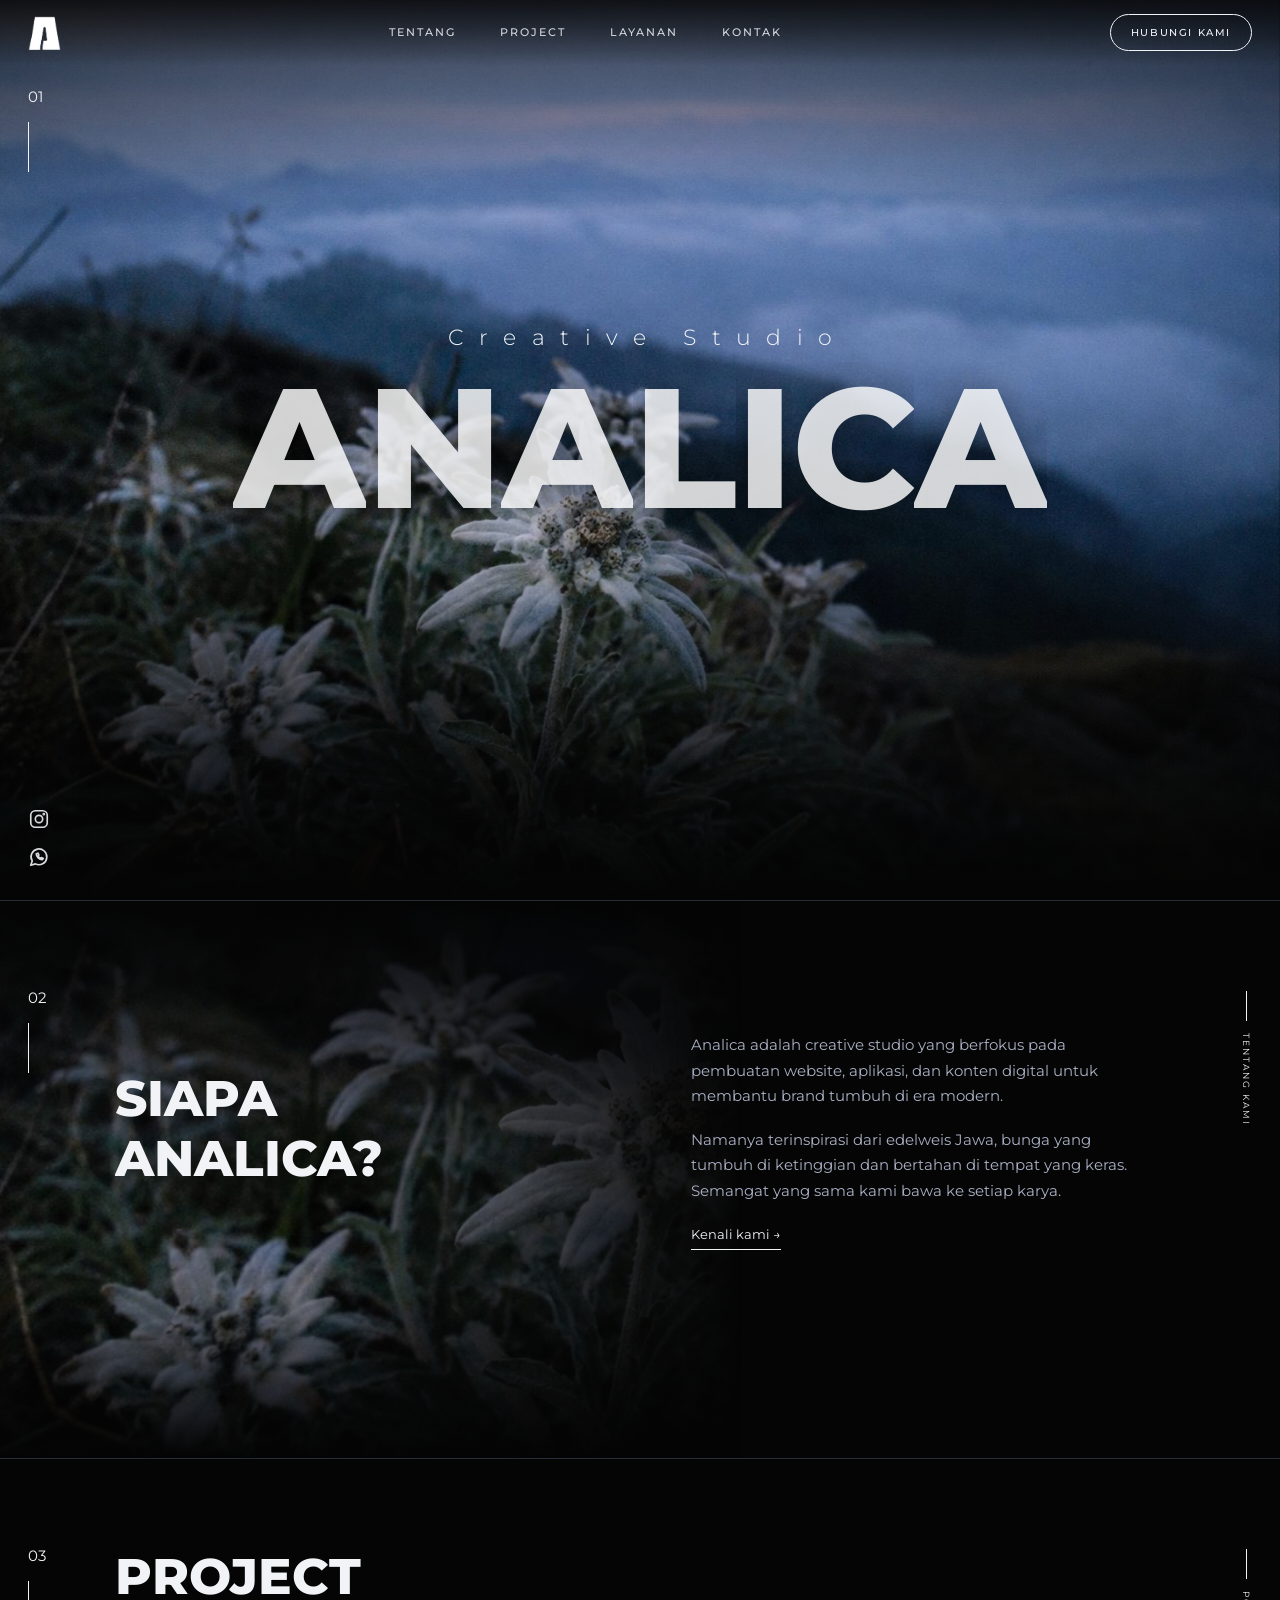
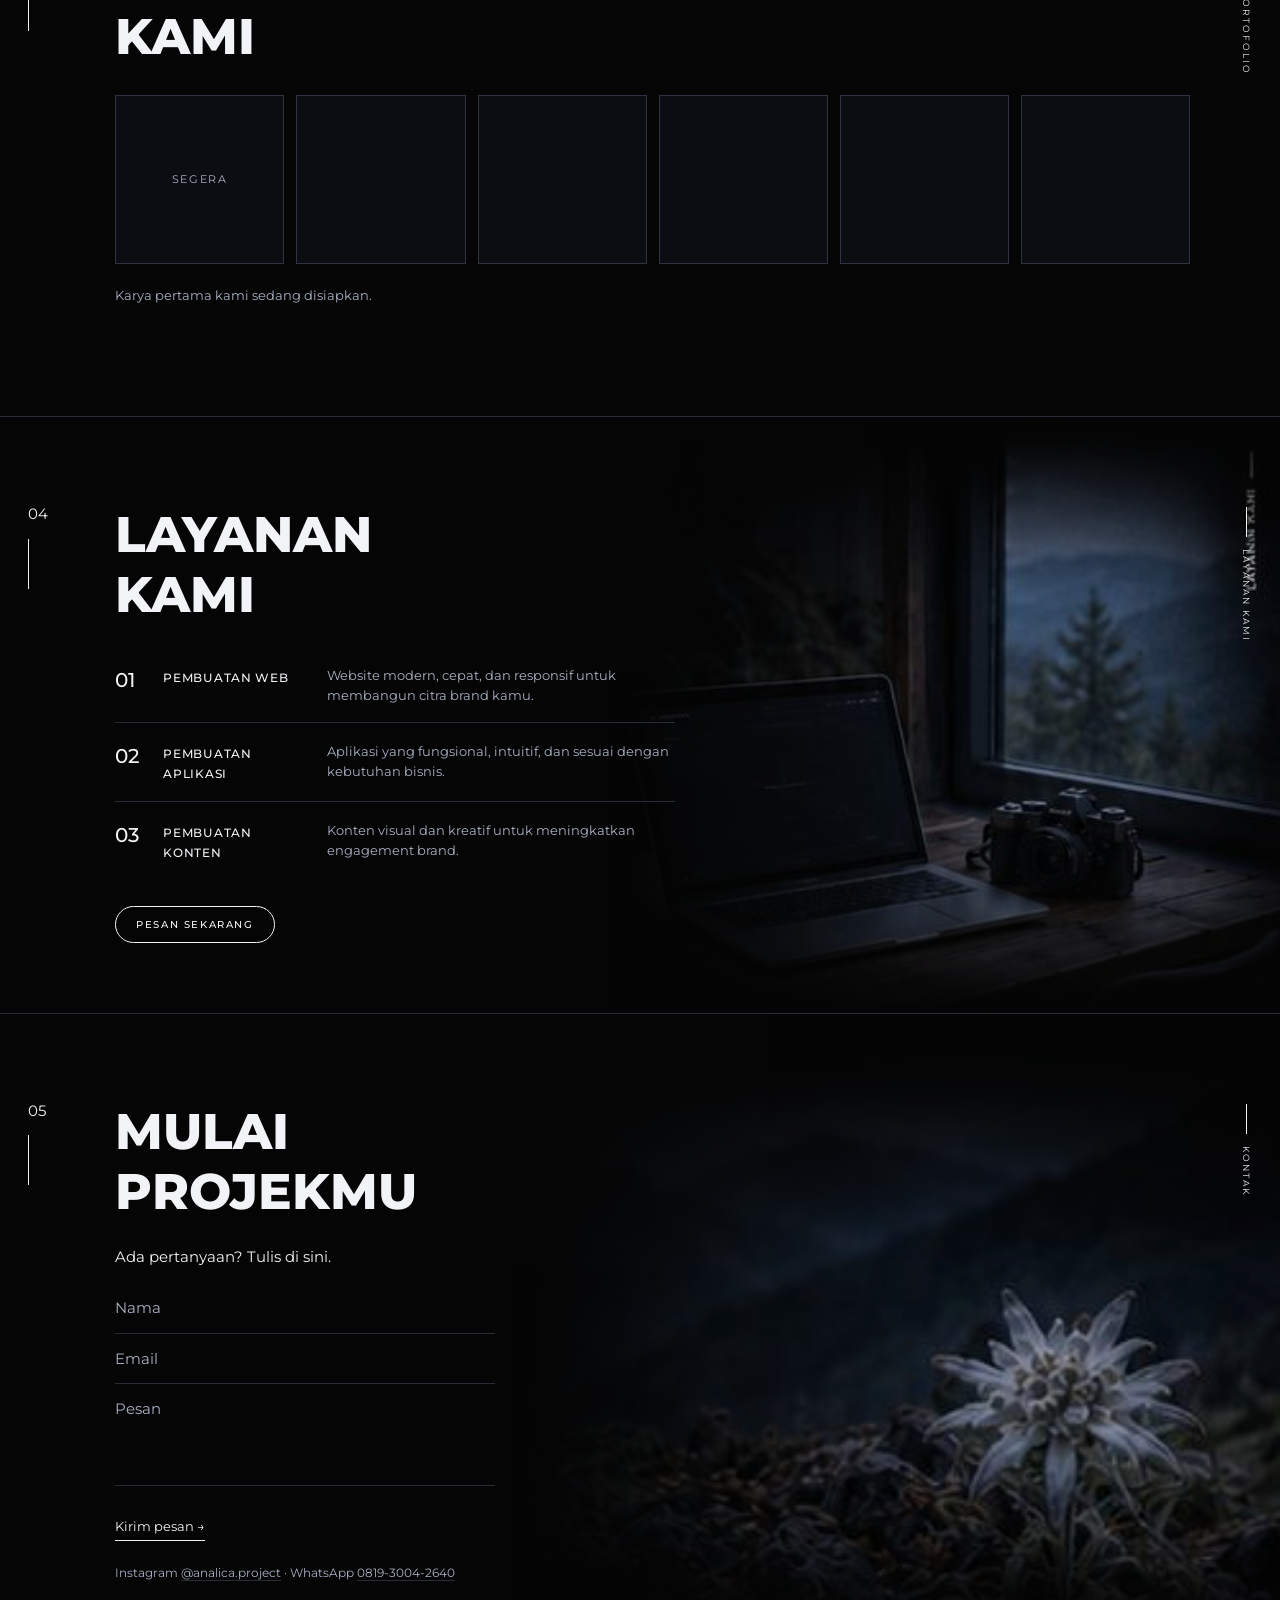
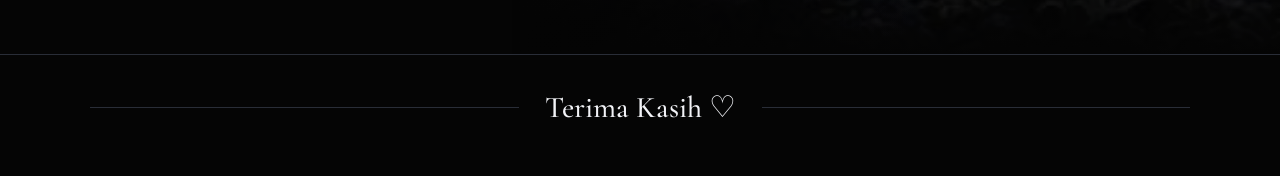
==== index.html @ 867a4983 "Add files via upload" ====
<!DOCTYPE html>
<html lang="id">
<head>
<meta charset="utf-8">
<meta name="viewport" content="width=device-width, initial-scale=1, viewport-fit=cover">
<meta name="color-scheme" content="dark">
<meta name="description" content="Analica Creative Studio: pembuatan website, aplikasi, dan konten digital.">
<title>Analica Creative Studio</title>
<link rel="icon" href="img/logo.png">
<link rel="preconnect" href="https://fonts.googleapis.com">
<link rel="preconnect" href="https://fonts.gstatic.com" crossorigin>
<link href="https://fonts.googleapis.com/css2?family=Cormorant+Garamond:wght@500&family=Montserrat:wght@300;500;800&display=swap" rel="stylesheet">
<style>
:root{--bg:#050505;--ink:#f2f3f7;--mute:#a9b0c4;--line:rgba(170,185,230,.22);--f:"Montserrat","Helvetica Neue",Arial,sans-serif;--serif:"Cormorant Garamond",Georgia,serif;color-scheme:dark;
box-sizing:border-box;padding-top:env(safe-area-inset-top,0px);padding-bottom:env(safe-area-inset-bottom,0px)}
html{scroll-behavior:smooth;scroll-padding-top:70px}
*{box-sizing:border-box}
body{margin:0;background:var(--bg);color:var(--ink);font:400 15px/1.7 var(--f);overflow-x:hidden}
a{color:inherit;text-decoration:none}
header{position:fixed;top:0;left:0;right:0;z-index:50;display:flex;align-items:center;justify-content:space-between;padding:calc(env(safe-area-inset-top,0px) + 14px) 28px 14px;background:linear-gradient(rgba(5,5,5,.75),transparent)}
header img{height:34px;display:block}
.links{display:flex;gap:44px;font-size:11px;letter-spacing:.18em;font-weight:500}
.links a{opacity:.85;transition:opacity .3s}.links a:hover{opacity:1}
.pill{border:1px solid var(--ink);border-radius:99px;padding:9px 20px;font-size:10px;letter-spacing:.16em;font-weight:500;transition:background .3s,color .3s;background:transparent;color:var(--ink);cursor:pointer;font-family:var(--f)}
.pill:hover{background:var(--ink);color:#050505}
.mb{display:none;background:none;border:0;color:var(--ink);font:500 11px var(--f);letter-spacing:.2em;padding:8px 0;cursor:pointer}
section{position:relative;border-top:1px solid var(--line);min-height:62vh;padding:90px 7vw 70px 9vw;overflow:hidden}
#hero{border:0;min-height:100svh;display:flex;flex-direction:column;align-items:center;justify-content:center;text-align:center;padding:0}
.hbg{position:absolute;inset:0;background:url(img/hero.jpg) center 55%/cover;animation:zin 2.4s ease-out both}
@keyframes zin{from{transform:scale(1.08);opacity:0}to{transform:none;opacity:1}}
.hsh{position:absolute;inset:0;background:radial-gradient(120% 90% at 50% 45%,transparent 30%,rgba(5,5,5,.75) 100%),linear-gradient(rgba(5,5,5,.55),transparent 25%,transparent 55%,#050505 100%)}
.hc{position:relative;z-index:2;margin-top:-4vh}
.hc small{display:block;font-weight:300;letter-spacing:.7em;font-size:clamp(12px,2.6vw,22px);margin-bottom:6px;padding-left:.7em}
h1{margin:0;font:800 clamp(52px,14vw,170px)/1 var(--f);color:rgba(255,255,255,.82);letter-spacing:-.01em;text-shadow:0 4px 40px rgba(0,0,0,.45)}
.num{position:absolute;left:28px;top:84px;z-index:3;font-size:15px;display:flex;flex-direction:column;align-items:flex-start;gap:12px}
.num:after{content:"";width:1px;height:50px;background:var(--ink)}
.side{position:absolute;right:26px;top:90px;z-index:3;writing-mode:vertical-rl;font-size:9px;letter-spacing:.22em;display:flex;align-items:center;gap:12px}
.side:before{content:"";width:1px;height:30px;background:var(--ink)}
.soc{position:absolute;left:28px;bottom:32px;z-index:3;display:flex;flex-direction:column;gap:16px}
.soc a{width:22px;height:22px;display:block;opacity:.9;transition:transform .3s}.soc a:hover{transform:translateY(-3px)}
.soc svg{width:100%;height:100%;fill:none;stroke:var(--ink);stroke-width:1.8;stroke-linecap:round;stroke-linejoin:round}
h2{font:800 clamp(30px,5vw,50px)/1.1 var(--f);margin:0 0 20px}
.fade{position:absolute;background-repeat:no-repeat}
#about .fade{left:0;bottom:0;width:58%;height:100%;background:url(img/hero.jpg) 12% 78%/230% auto;opacity:.75}
#about .fade:after,#kontak .fade:after,#layanan .fade:after{content:"";position:absolute;inset:0}
#about .fade:after{background:linear-gradient(90deg,transparent 40%,#050505 100%),linear-gradient(#050505,transparent 45%,transparent 70%,#050505)}
.two{position:relative;z-index:2;display:grid;grid-template-columns:1fr 1fr;gap:6vw;align-items:center;min-height:300px}
.two p{color:var(--mute);margin:0 0 18px;max-width:30em}
.lnk{display:inline-block;border-bottom:1px solid var(--ink);padding-bottom:3px;font-size:13px}
.lnk:after{content:"  →"}
.grid{display:grid;grid-template-columns:repeat(6,1fr);gap:12px;margin:26px 0 20px;max-width:1100px}
.grid figure{margin:0}
.th{aspect-ratio:1;border:1px solid var(--line);background:#0b0d12;overflow:hidden;display:flex;align-items:center;justify-content:center;color:var(--mute);font-size:11px;letter-spacing:.15em}
.th img{width:100%;height:100%;object-fit:cover;display:block;transition:transform .6s}
.grid figure:hover img{transform:scale(1.05)}
.grid figcaption{font-size:12px;margin-top:8px;color:var(--mute)}
.note{color:var(--mute);font-size:13px;margin:0}
.rows{position:relative;z-index:2;max-width:560px}
.row{display:grid;grid-template-columns:34px 150px 1fr;gap:14px;align-items:start;padding:16px 0;border-bottom:1px solid var(--line)}
.row:last-of-type{border:0}
.row b{font-weight:500;font-size:20px}.row strong{font-size:12px;letter-spacing:.06em;font-weight:500;padding-top:5px}.row span{color:var(--mute);font-size:12.5px;line-height:1.6;padding-top:3px}
#layanan .fade{right:0;top:0;width:52%;height:100%;background:url(img/layanan.jpg) center/cover;opacity:.9}
#layanan .fade:after{background:linear-gradient(90deg,#050505 0%,transparent 45%),linear-gradient(#050505,transparent 30%,transparent 70%,#050505)}
#layanan .pill{margin-top:26px;display:inline-block}
#kontak .fade{right:0;bottom:0;width:60%;height:100%;background:url(img/kontak.jpg) center bottom/cover;opacity:.85}
#kontak .fade:after{background:linear-gradient(90deg,#050505 0%,transparent 55%),linear-gradient(#050505,transparent 40%,transparent 80%,#050505)}
.ct{position:relative;z-index:2;max-width:380px}
.ct p{margin:0 0 14px}
.ct input,.ct textarea{width:100%;background:transparent;border:0;border-bottom:1px solid var(--line);color:var(--ink);font:inherit;padding:12px 0;outline:0;resize:none;border-radius:0}
.ct input:focus,.ct textarea:focus{border-color:var(--ink)}
::placeholder{color:var(--mute)}
.ct button{margin-top:22px;background:none;border:0;border-bottom:1px solid var(--ink);color:var(--ink);font:inherit;font-size:13px;padding:0 0 3px;cursor:pointer}
.ct button:after{content:"  →"}
.ig{margin-top:22px;font-size:12px;color:var(--mute)}.ig a{border-bottom:1px solid var(--line)}
footer{border-top:1px solid var(--line);padding:34px 7vw 50px;display:flex;align-items:center;gap:26px;justify-content:center;font:500 clamp(20px,3.4vw,30px) var(--serif)}
footer:before,footer:after{content:"";flex:1;height:1px;background:var(--line)}
.rv{opacity:0;transform:translateY(26px);transition:opacity .8s var(--d,0s),transform .9s cubic-bezier(.2,.8,.2,1) var(--d,0s)}
.rv.in{opacity:1;transform:none}
.ln{display:block;overflow:hidden;padding-bottom:.1em}
.ln>i{display:block;font-style:normal;transform:translateY(112%);transition:transform 1s cubic-bezier(.2,.8,.2,1) var(--d,0s)}
.in .ln>i{transform:none}
.ch{display:inline-block;overflow:hidden;vertical-align:bottom;padding-bottom:.08em}
.ch>i{display:inline-block;font-style:normal;transform:translateY(108%);animation:up 1.1s cubic-bezier(.2,.8,.2,1) forwards;animation-delay:calc(.35s + var(--k)*.08s)}
@keyframes up{to{transform:none}}
.hc small{opacity:0;animation:fi 1.4s .9s forwards}
@keyframes fi{to{opacity:1}}
.num:after{transform:scaleY(0);transform-origin:top;transition:transform 1s .3s}
section.in .num:after{transform:none}
.side{opacity:0;transition:opacity 1s .6s}section.in .side{opacity:1}
#about:not(.in) .fade,#layanan:not(.in) .fade,#kontak:not(.in) .fade{opacity:0}
section.in .fade{animation:fin 1.8s cubic-bezier(.2,.8,.2,1) both}
@keyframes fin{from{opacity:0;transform:scale(1.1)}to{transform:none}}
@media (max-width:760px){
 header{padding-left:18px;padding-right:18px}
 .links{display:none;position:fixed;inset:0;background:rgba(5,5,5,.97);flex-direction:column;align-items:center;justify-content:center;gap:34px;font-size:15px;z-index:60}
 .links.open{display:flex}.mb{display:block;position:relative;z-index:70}
 header .pill{display:none}
 section{padding:90px 22px 60px 22px}
 .num{left:16px;top:76px;font-size:12px}.num:after{height:30px}.side{display:none}
 .soc{left:16px}
 .two{grid-template-columns:1fr;gap:20px;padding-left:34px}
 #about .fade{width:100%;opacity:.4}
 .grid{grid-template-columns:repeat(3,1fr)}
 .rows{padding-left:34px}.row{grid-template-columns:28px 1fr}.row span{grid-column:2}
 #layanan .fade,#kontak .fade{width:100%;opacity:.28}
 .ct{padding-left:34px}
}
@media (prefers-reduced-motion:reduce){*{animation:none!important;transition:none!important}.rv,.hc small,.side{opacity:1;transform:none}.ln>i,.ch>i{transform:none}.num:after{transform:none}}
</style>
</head>
<body>
<header>
  <a href="#hero" aria-label="Analica"><img src="img/logo.png" alt="Analica"></a>
  <nav class="links" id="lk"><a href="#about">TENTANG</a><a href="#project">PROJECT</a><a href="#layanan">LAYANAN</a><a href="#kontak">KONTAK</a></nav>
  <a class="pill" id="hub" target="_blank" rel="noopener">HUBUNGI KAMI</a>
  <button class="mb" id="mb" aria-label="Menu">MENU</button>
</header>

<section id="hero">
  <div class="hbg"></div><div class="hsh"></div>
  <div class="num">01</div>
  <div class="hc"><small>Creative Studio</small><h1>ANALICA</h1></div>
  <div class="soc" id="soc"></div>
</section>

<section id="about">
  <div class="num">02</div><div class="side">TENTANG KAMI</div>
  <div class="fade"></div>
  <div class="two">
    <h2 class="rv">SIAPA<br>ANALICA?</h2>
    <div class="rv">
      <p>Analica adalah creative studio yang berfokus pada pembuatan website, aplikasi, dan konten digital untuk membantu brand tumbuh di era modern.</p>
      <p>Namanya terinspirasi dari edelweis Jawa, bunga yang tumbuh di ketinggian dan bertahan di tempat yang keras. Semangat yang sama kami bawa ke setiap karya.</p>
      <a class="lnk" href="#layanan">Kenali kami</a>
    </div>
  </div>
</section>

<section id="project">
  <div class="num">03</div><div class="side">PORTOFOLIO</div>
  <h2 class="rv">PROJECT<br>KAMI</h2>
  <div class="grid rv" id="grid"></div>
  <p class="note" id="pn"></p>
</section>

<section id="layanan">
  <div class="num">04</div><div class="side">LAYANAN KAMI</div>
  <div class="fade"></div>
  <h2 class="rv" style="position:relative;z-index:2">LAYANAN<br>KAMI</h2>
  <div class="rows rv">
    <div class="row"><b>01</b><strong>PEMBUATAN WEB</strong><span>Website modern, cepat, dan responsif untuk membangun citra brand kamu.</span></div>
    <div class="row"><b>02</b><strong>PEMBUATAN APLIKASI</strong><span>Aplikasi yang fungsional, intuitif, dan sesuai dengan kebutuhan bisnis.</span></div>
    <div class="row"><b>03</b><strong>PEMBUATAN KONTEN</strong><span>Konten visual dan kreatif untuk meningkatkan engagement brand.</span></div>
    <a class="pill" id="order" target="_blank" rel="noopener">PESAN SEKARANG</a>
  </div>
</section>

<section id="kontak">
  <div class="num">05</div><div class="side">KONTAK</div>
  <div class="fade"></div>
  <div class="ct rv">
    <h2>MULAI<br>PROJEKMU</h2>
    <p>Ada pertanyaan? Tulis di sini.</p>
    <form id="fm"><input id="n" placeholder="Nama" required><input id="e" type="email" placeholder="Email"><textarea id="m" rows="3" placeholder="Pesan" required></textarea><button type="submit">Kirim pesan</button></form>
    <div class="ig" id="ig"></div>
  </div>
</section>
<footer>Terima Kasih &#9825;</footer>

<script>
/* ====== UBAH DI SINI ====== */
var CFG={
  wa:'6281930042640',
  instagram:'https://www.instagram.com/analica.project',
  tiktok:'',   /* isi link TikTok di sini, ikon otomatis muncul */
  projects:[]  /* contoh: {judul:'Kopi Senja',jenis:'Website',gambar:'img/kopi.jpg',link:'https://...'} */
};
/* ========================== */
function $(i){return document.getElementById(i)}
function esc(s){return String(s||'').replace(/[&<>"]/g,function(c){return{'&':'&amp;','<':'&lt;','>':'&gt;','"':'&quot;'}[c]})}
var wa=function(t){return 'https://wa.me/'+CFG.wa+'?text='+encodeURIComponent(t)};
$('hub').href=wa('Halo Analica, saya mau tanya soal layanan kamu.');
$('order').href=wa('Halo Analica, saya mau pesan layanan. Boleh minta info lebih lanjut?');
/* sosmed */
var IC={instagram:'<rect x="3" y="3" width="18" height="18" rx="5"/><circle cx="12" cy="12" r="4"/><circle cx="17.2" cy="6.8" r=".6"/>',
tiktok:'<path d="M14 3v11.5a3.6 3.6 0 1 1-3.6-3.6M14 3c.4 2.7 2.1 4.4 4.8 4.7"/>',
whatsapp:'<path d="M3 21l1.6-4.7A8.6 8.6 0 1 1 8.1 19.5L3 21z"/><path d="M9 8.5c0 3.2 3.3 6.5 6.5 6.5l1.2-1.4-2.1-1-1 .8c-1-.4-2.1-1.5-2.5-2.5l.8-1-1-2.1L9 8.5z"/>'};
var L=[['instagram',CFG.instagram],['tiktok',CFG.tiktok],['whatsapp','https://wa.me/'+CFG.wa]];
$('soc').innerHTML=L.filter(function(x){return x[1]}).map(function(x){return '<a href="'+esc(x[1])+'" target="_blank" rel="noopener" aria-label="'+x[0]+'"><svg viewBox="0 0 24 24">'+IC[x[0]]+'</svg></a>'}).join('');
$('ig').innerHTML='Instagram <a href="'+esc(CFG.instagram)+'" target="_blank" rel="noopener">@analica.project</a>  ·  WhatsApp <a href="https://wa.me/'+CFG.wa+'" target="_blank" rel="noopener">0819-3004-2640</a>';
/* project */
var P=CFG.projects,g=$('grid');
if(P.length){
  g.innerHTML=P.map(function(p){var im='<div class="th"><img loading="lazy" src="'+esc(p.gambar)+'" alt="'+esc(p.judul)+'"></div>';
    return '<figure>'+(p.link?'<a href="'+esc(p.link)+'" target="_blank" rel="noopener">'+im+'</a>':im)+'<figcaption>'+esc(p.judul)+(p.jenis?' · '+esc(p.jenis):'')+'</figcaption></figure>'}).join('');
  $('pn').remove();
}else{
  var h='';for(var i=0;i<6;i++)h+='<figure><div class="th">'+(i===0?'SEGERA':'')+'</div></figure>';
  g.innerHTML=h;$('pn').textContent='Karya pertama kami sedang disiapkan.';
}
/* form */
$('fm').onsubmit=function(e){e.preventDefault();
  var t='Halo Analica, saya '+$('n').value+($('e').value?' ('+$('e').value+')':'')+'. '+$('m').value;
  window.open(wa(t),'_blank')};
/* menu hp */
$('mb').onclick=function(){var o=$('lk').classList.toggle('open');$('mb').textContent=o?'TUTUP':'MENU'};
$('lk').onclick=function(){$('lk').classList.remove('open');$('mb').textContent='MENU'};
/* muncul saat scroll */
var io=new IntersectionObserver(function(es){es.forEach(function(e){if(e.isIntersecting){e.target.classList.add('in');io.unobserve(e.target)}})},{threshold:.15});
document.querySelectorAll('h2').forEach(function(h){h.classList.remove('rv');h.classList.add('tx');
  h.innerHTML=h.innerHTML.split('<br>').map(function(t,i){return '<span class="ln"><i style="--d:'+(i*.12)+'s">'+t+'</i></span>'}).join('')});
document.querySelectorAll('.rows,.ct,.two>div').forEach(function(p){p.classList.remove('rv');
  [].forEach.call(p.children,function(c,i){if(c.tagName!=='H2'){c.classList.add('rv');c.style.setProperty('--d',(.2+i*.1)+'s')}})});
var hh=$('hero').querySelector('h1');hh.setAttribute('aria-label','ANALICA');
hh.innerHTML=[].map.call('ANALICA',function(c,k){return '<span class="ch" aria-hidden="true"><i style="--k:'+k+'">'+c+'</i></span>'}).join('');
$('hero').classList.add('in');
document.querySelectorAll('.rv,.tx,section').forEach(function(el){io.observe(el)});
</script>
</body>
</html>
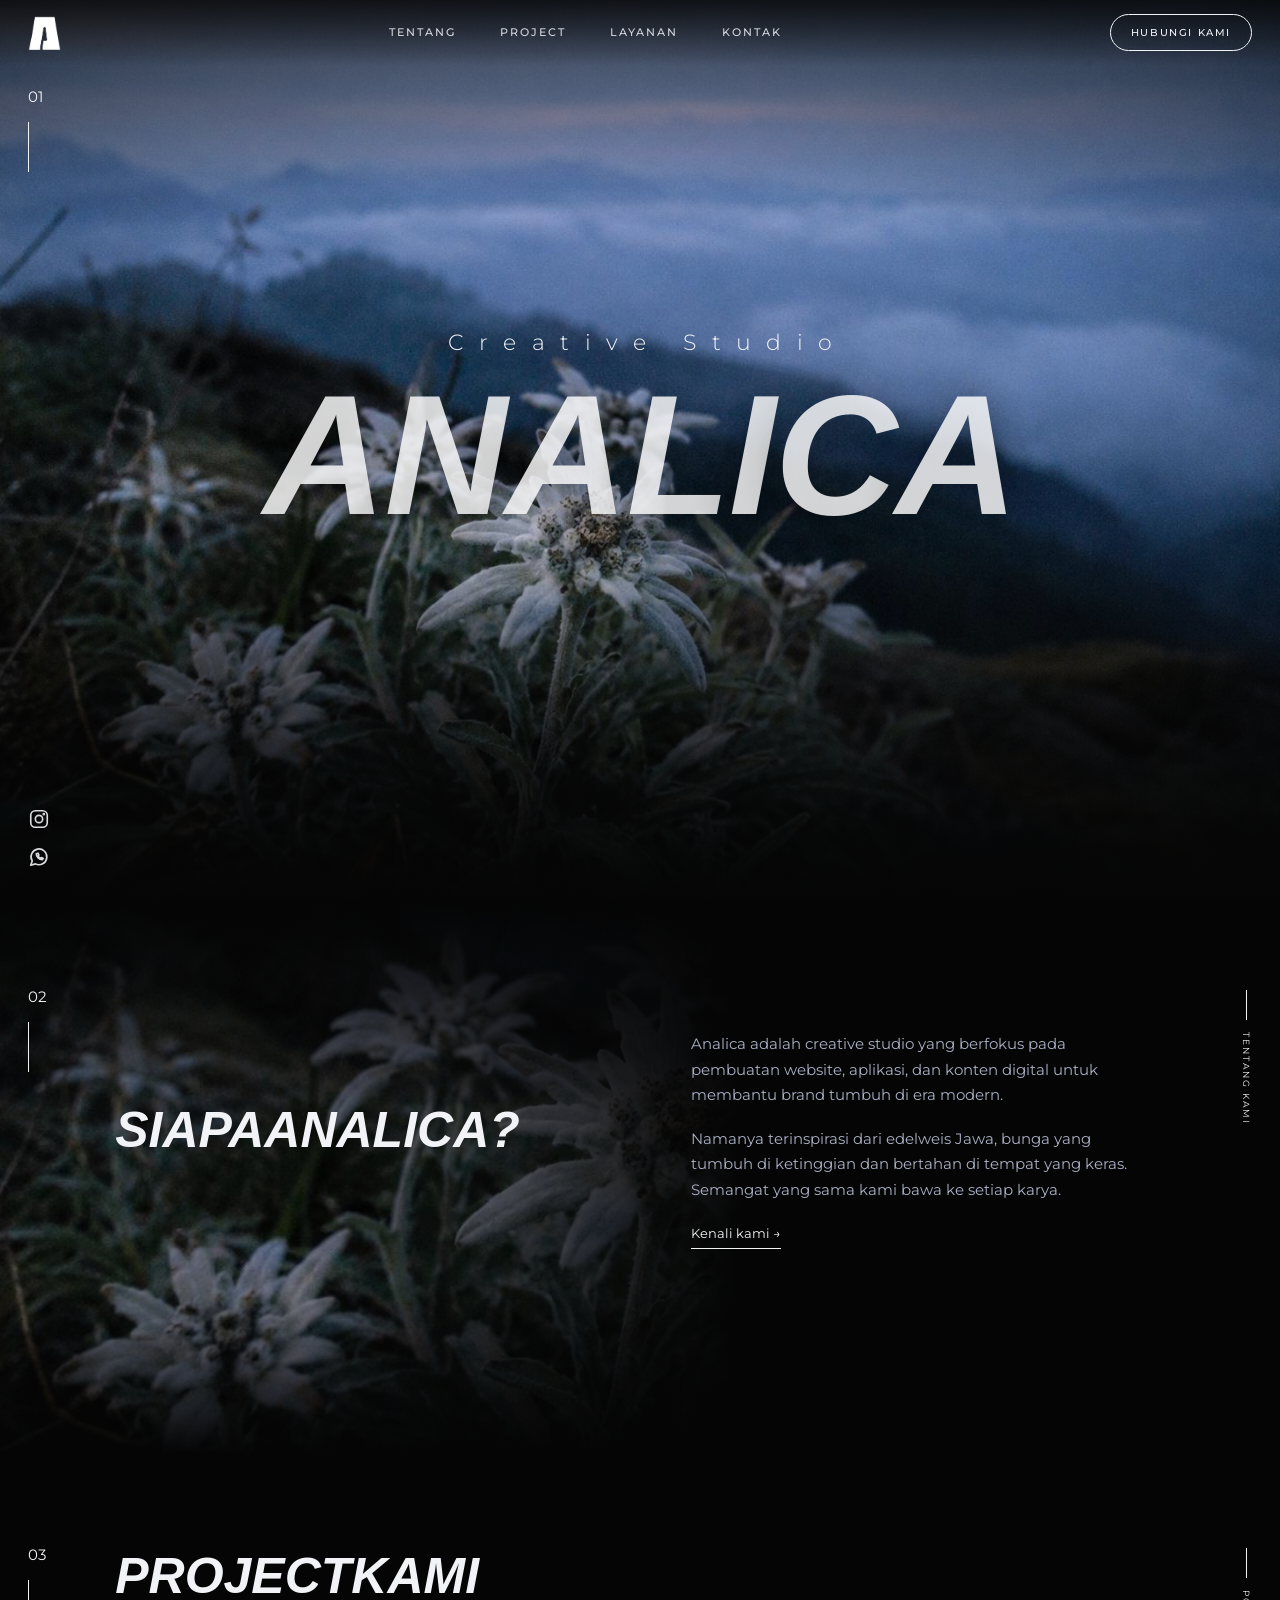
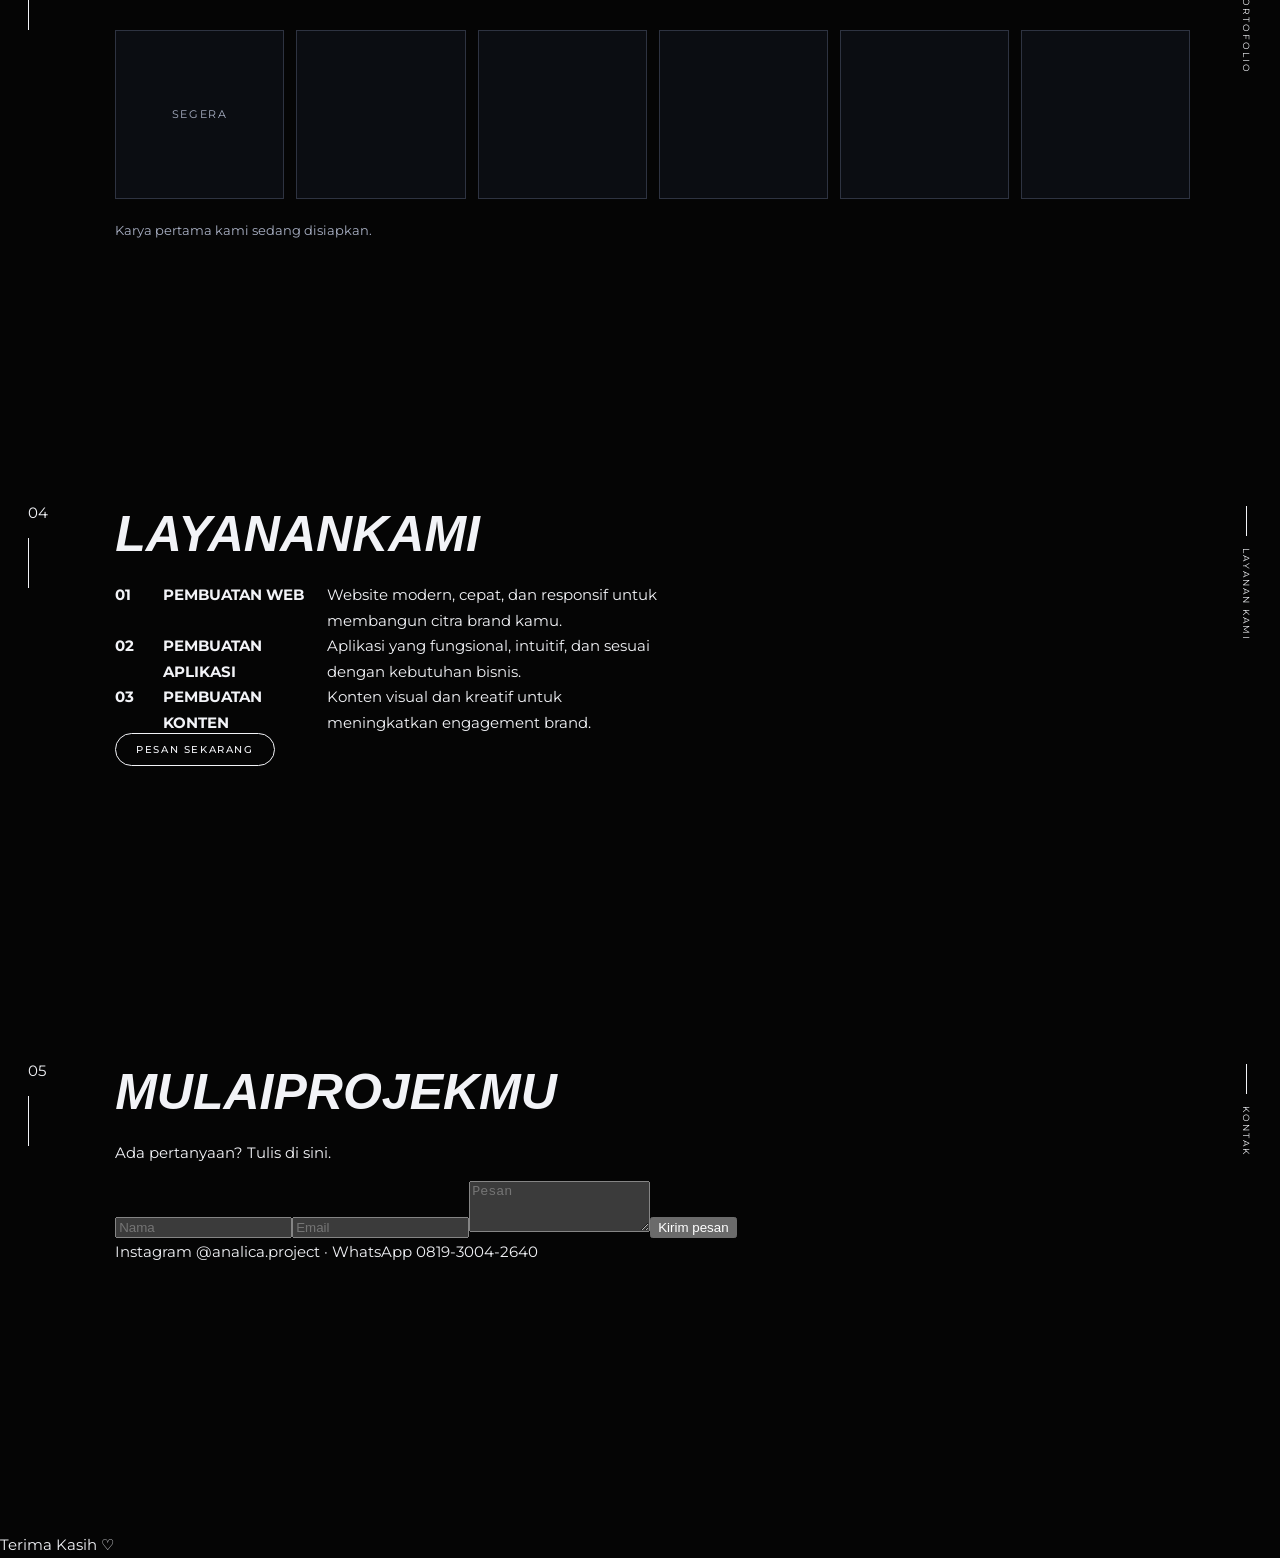
==== commit 97eac4ec: "Update index.html" ====
--- a/index.html
+++ b/index.html
@@ -24,7 +24,7 @@
 .pill{border:1px solid var(--ink);border-radius:99px;padding:9px 20px;font-size:10px;letter-spacing:.16em;font-weight:500;transition:background .3s,color .3s;background:transparent;color:var(--ink);cursor:pointer;font-family:var(--f)}
 .pill:hover{background:var(--ink);color:#050505}
 .mb{display:none;background:none;border:0;color:var(--ink);font:500 11px var(--f);letter-spacing:.2em;padding:8px 0;cursor:pointer}
-section{position:relative;border-top:1px solid var(--line);min-height:62vh;padding:90px 7vw 70px 9vw;overflow:hidden}
+section{position:relative;min-height:62vh;padding:90px 7vw 70px 9vw;overflow:hidden}
 #hero{border:0;min-height:100svh;display:flex;flex-direction:column;align-items:center;justify-content:center;text-align:center;padding:0}
 .hbg{position:absolute;inset:0;background:url(img/hero.jpg) center 55%/cover;animation:zin 2.4s ease-out both}
 @keyframes zin{from{transform:scale(1.08);opacity:0}to{transform:none;opacity:1}}
@@ -56,8 +56,7 @@
 .grid figcaption{font-size:12px;margin-top:8px;color:var(--mute)}
 .note{color:var(--mute);font-size:13px;margin:0}
 .rows{position:relative;z-index:2;max-width:560px}
-.row{display:grid;grid-template-columns:34px 150px 1fr;gap:14px;align-items:start;padding:16px 0;border-bottom:1px solid var(--line)}
-.row:last-of-type{border:0}
+.row{display:grid;grid-template-columns:34px 150px 1fr;gap:14px;align-items:start;padding:16px 0.row{display:grid;grid-template-columns:34px 150px 1fr;gap:14px;align-items:start;padding:16px 0}
 .row b{font-weight:500;font-size:20px}.row strong{font-size:12px;letter-spacing:.06em;font-weight:500;padding-top:5px}.row span{color:var(--mute);font-size:12.5px;line-height:1.6;padding-top:3px}
 #layanan .fade{right:0;top:0;width:52%;height:100%;background:url(img/layanan.jpg) center/cover;opacity:.9}
 #layanan .fade:after{background:linear-gradient(90deg,#050505 0%,transparent 45%),linear-gradient(#050505,transparent 30%,transparent 70%,#050505)}
@@ -73,7 +72,7 @@
 .ct button:after{content:"  →"}
 .ig{margin-top:22px;font-size:12px;color:var(--mute)}.ig a{border-bottom:1px solid var(--line)}
 footer{border-top:1px solid var(--line);padding:34px 7vw 50px;display:flex;align-items:center;gap:26px;justify-content:center;font:500 clamp(20px,3.4vw,30px) var(--serif)}
-footer:before,footer:after{content:"";flex:1;height:1px;background:var(--line)}
+
 .rv{opacity:0;transform:translateY(26px);transition:opacity .8s var(--d,0s),transform .9s cubic-bezier(.2,.8,.2,1) var(--d,0s)}
 .rv.in{opacity:1;transform:none}
 .ln{display:block;overflow:hidden;padding-bottom:.1em}
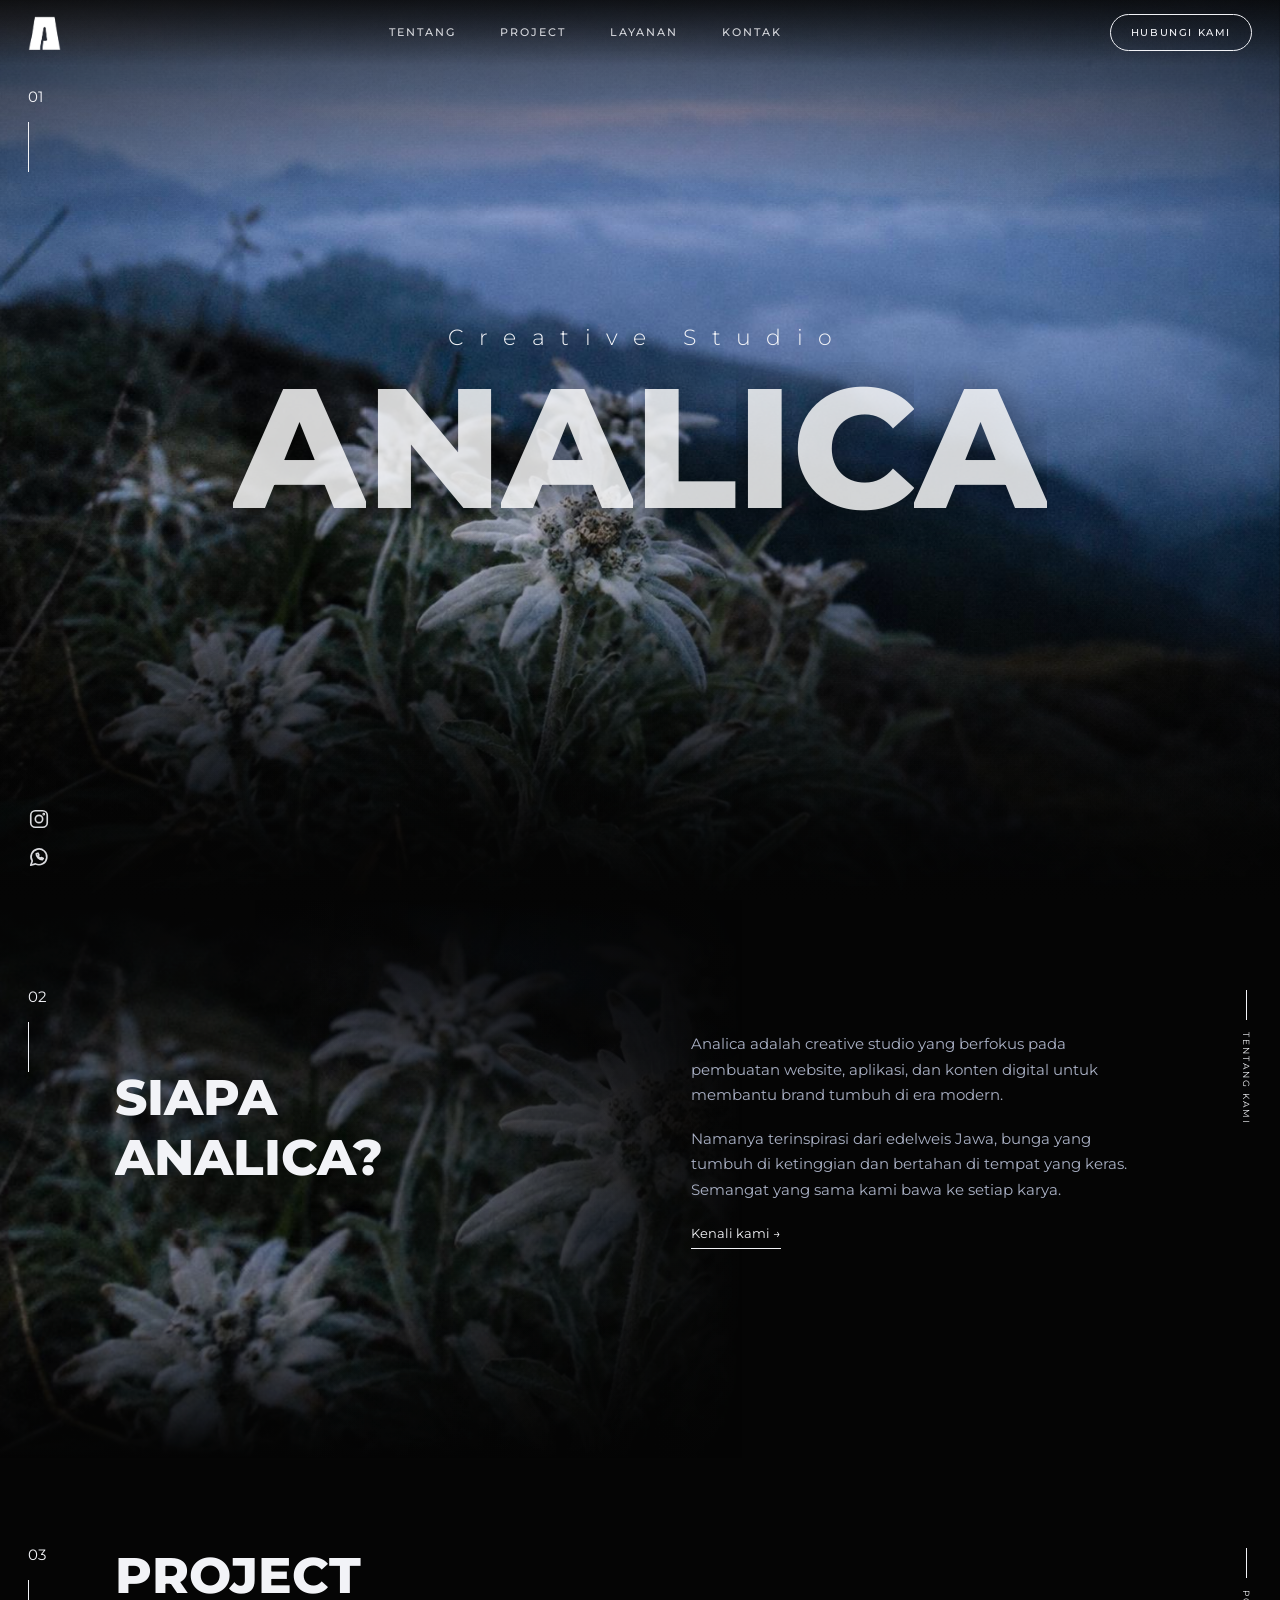
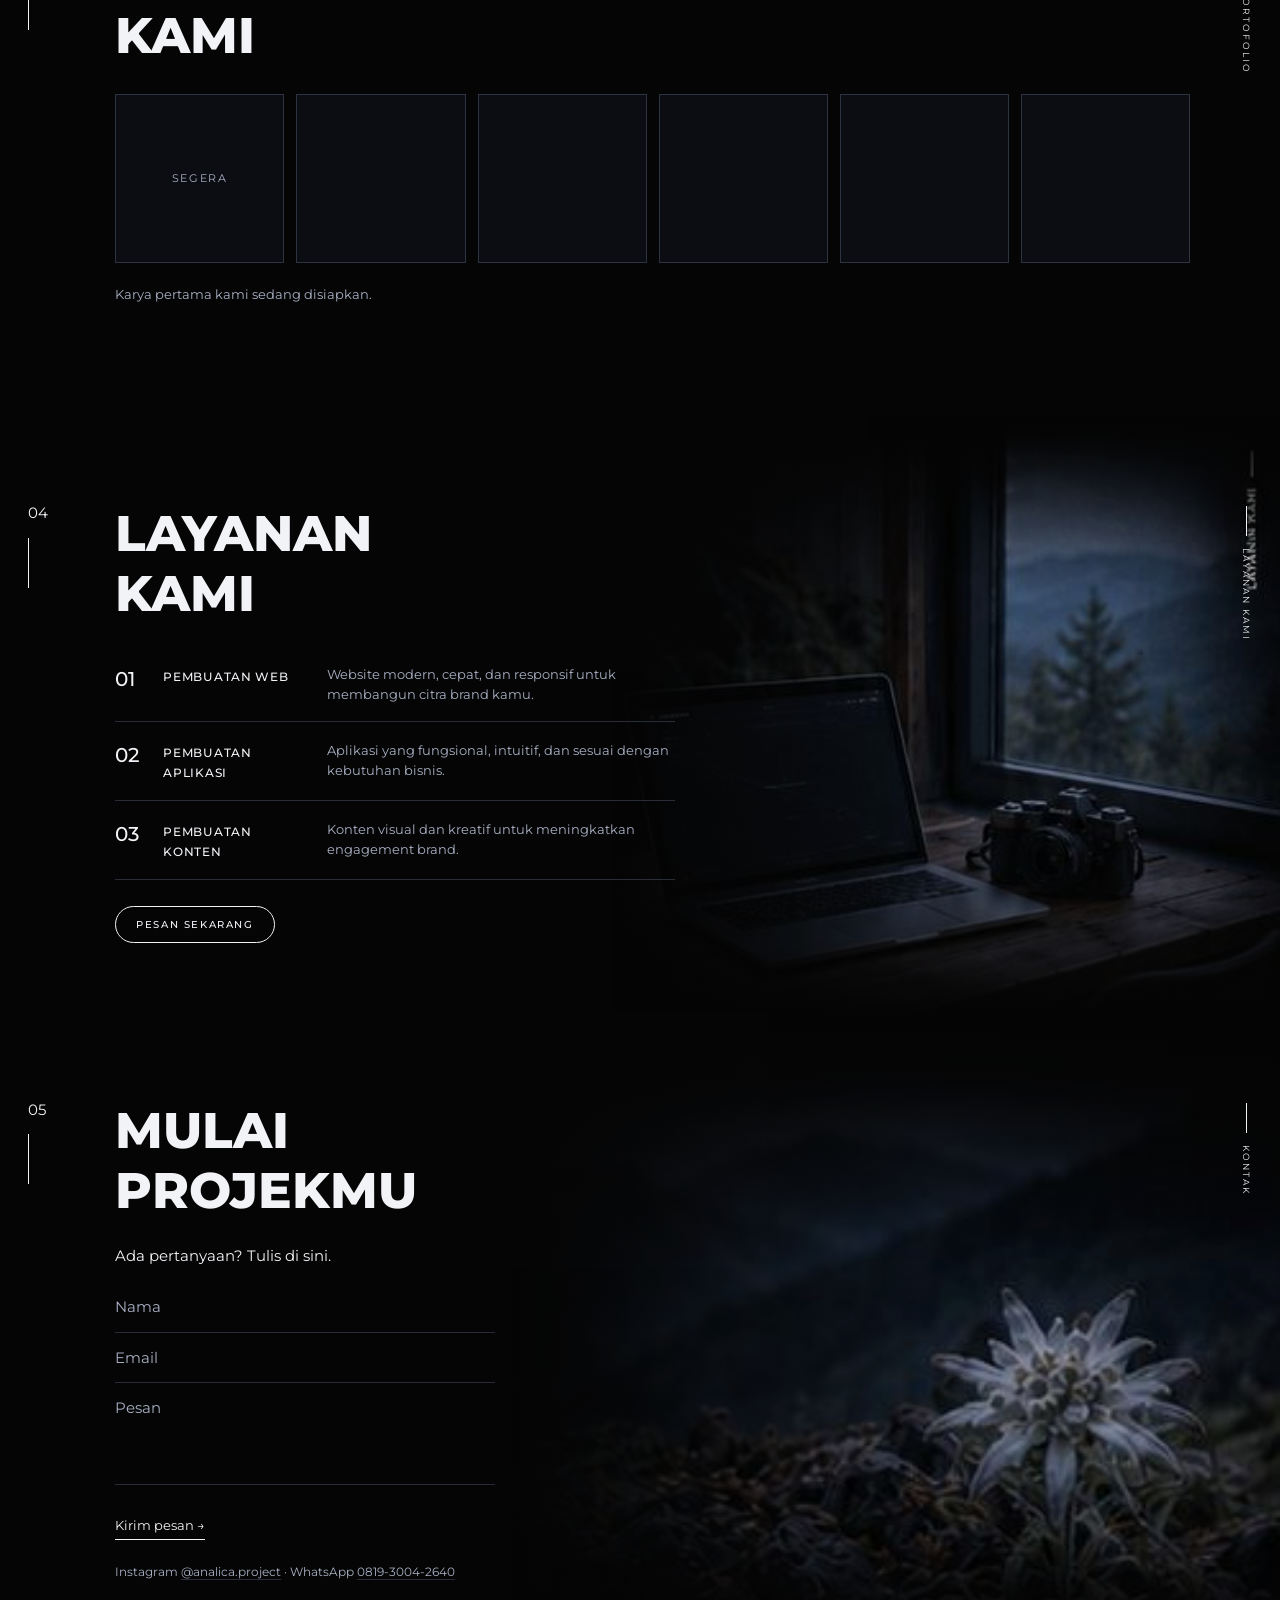
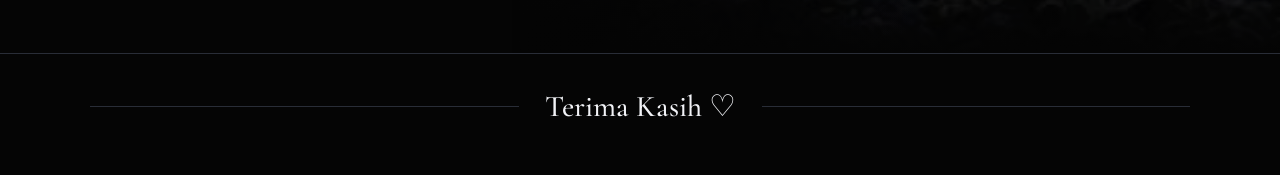
==== commit f55c9b04: "Update index.html" ====
--- a/index.html
+++ b/index.html
@@ -56,7 +56,7 @@
 .grid figcaption{font-size:12px;margin-top:8px;color:var(--mute)}
 .note{color:var(--mute);font-size:13px;margin:0}
 .rows{position:relative;z-index:2;max-width:560px}
-.row{display:grid;grid-template-columns:34px 150px 1fr;gap:14px;align-items:start;padding:16px 0.row{display:grid;grid-template-columns:34px 150px 1fr;gap:14px;align-items:start;padding:16px 0}
+.row{display:grid;grid-template-columns:34px 150px 1fr;gap:14px;align-items:start;padding:16px 0;border-bottom:1px solid var(--line)}
 .row b{font-weight:500;font-size:20px}.row strong{font-size:12px;letter-spacing:.06em;font-weight:500;padding-top:5px}.row span{color:var(--mute);font-size:12.5px;line-height:1.6;padding-top:3px}
 #layanan .fade{right:0;top:0;width:52%;height:100%;background:url(img/layanan.jpg) center/cover;opacity:.9}
 #layanan .fade:after{background:linear-gradient(90deg,#050505 0%,transparent 45%),linear-gradient(#050505,transparent 30%,transparent 70%,#050505)}
@@ -72,7 +72,7 @@
 .ct button:after{content:"  →"}
 .ig{margin-top:22px;font-size:12px;color:var(--mute)}.ig a{border-bottom:1px solid var(--line)}
 footer{border-top:1px solid var(--line);padding:34px 7vw 50px;display:flex;align-items:center;gap:26px;justify-content:center;font:500 clamp(20px,3.4vw,30px) var(--serif)}
-
+footer:before,footer:after{content:"";flex:1;height:1px;background:var(--line)}
 .rv{opacity:0;transform:translateY(26px);transition:opacity .8s var(--d,0s),transform .9s cubic-bezier(.2,.8,.2,1) var(--d,0s)}
 .rv.in{opacity:1;transform:none}
 .ln{display:block;overflow:hidden;padding-bottom:.1em}
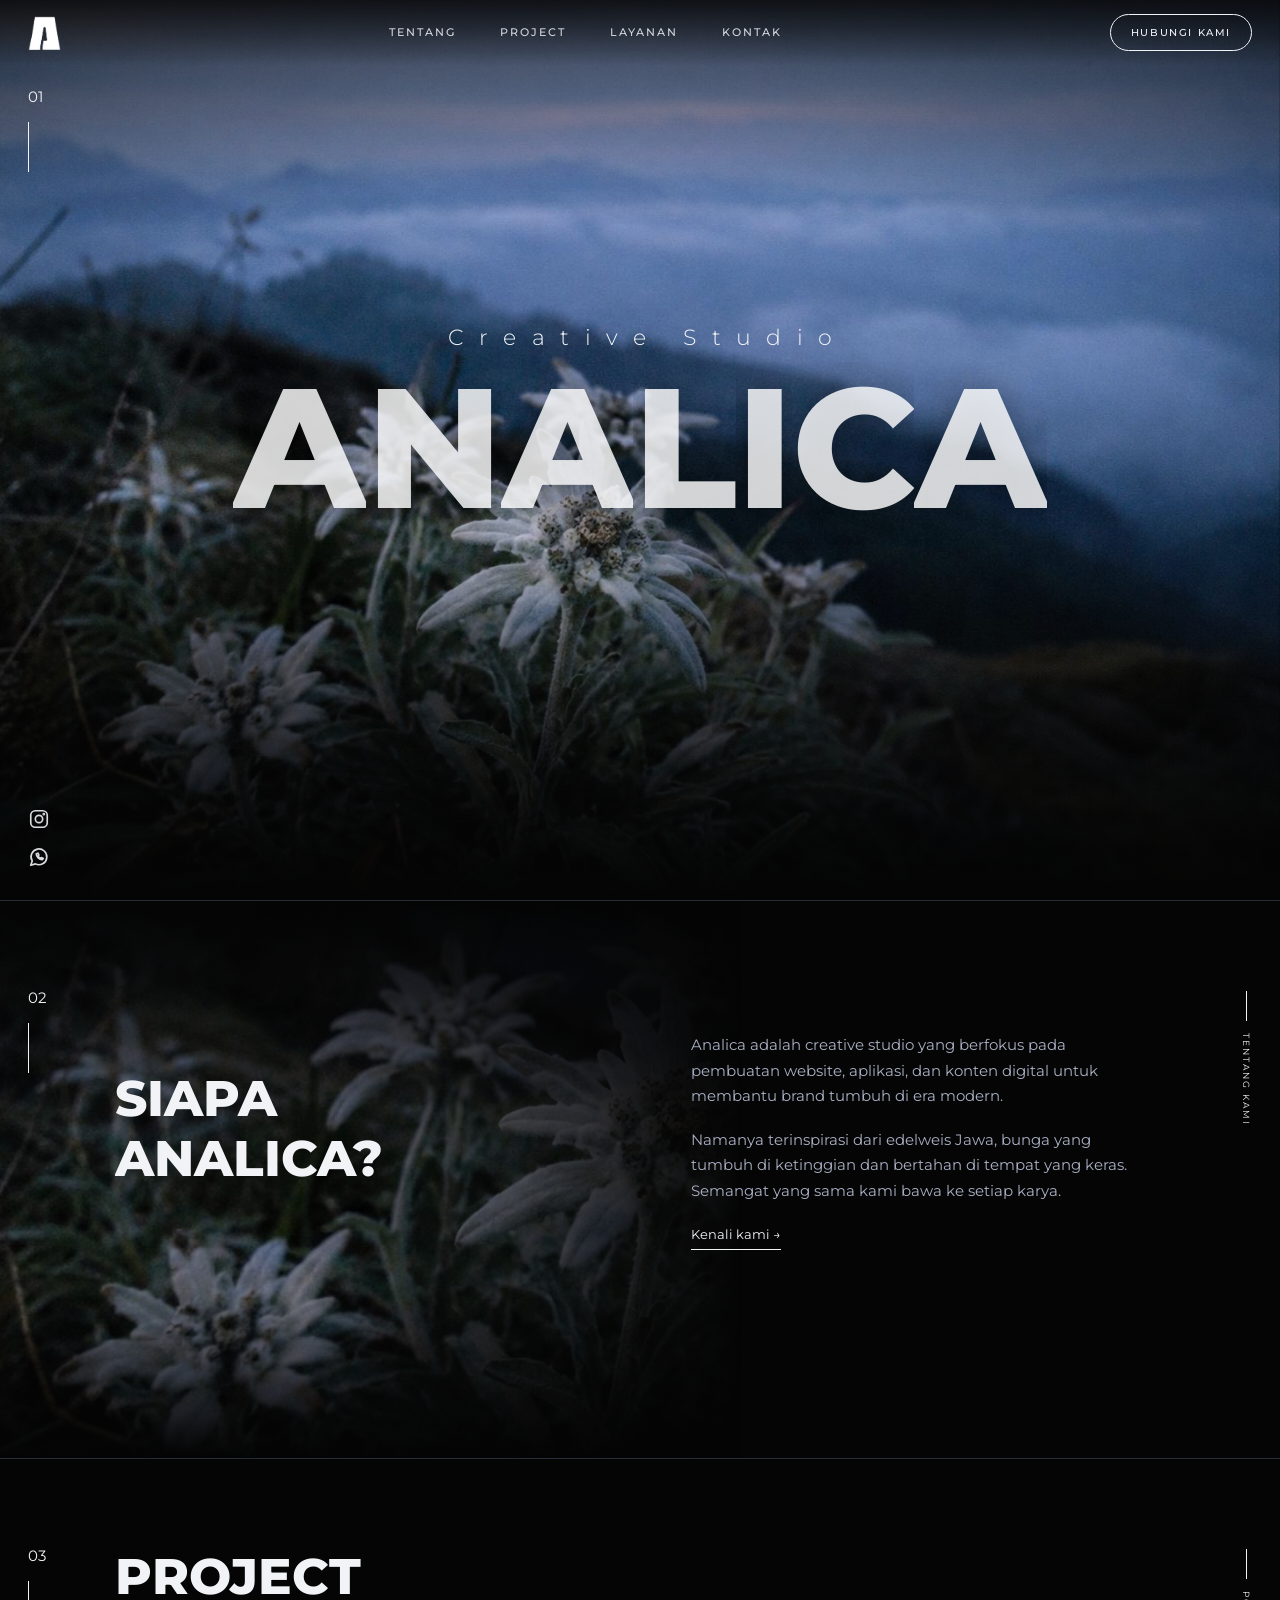
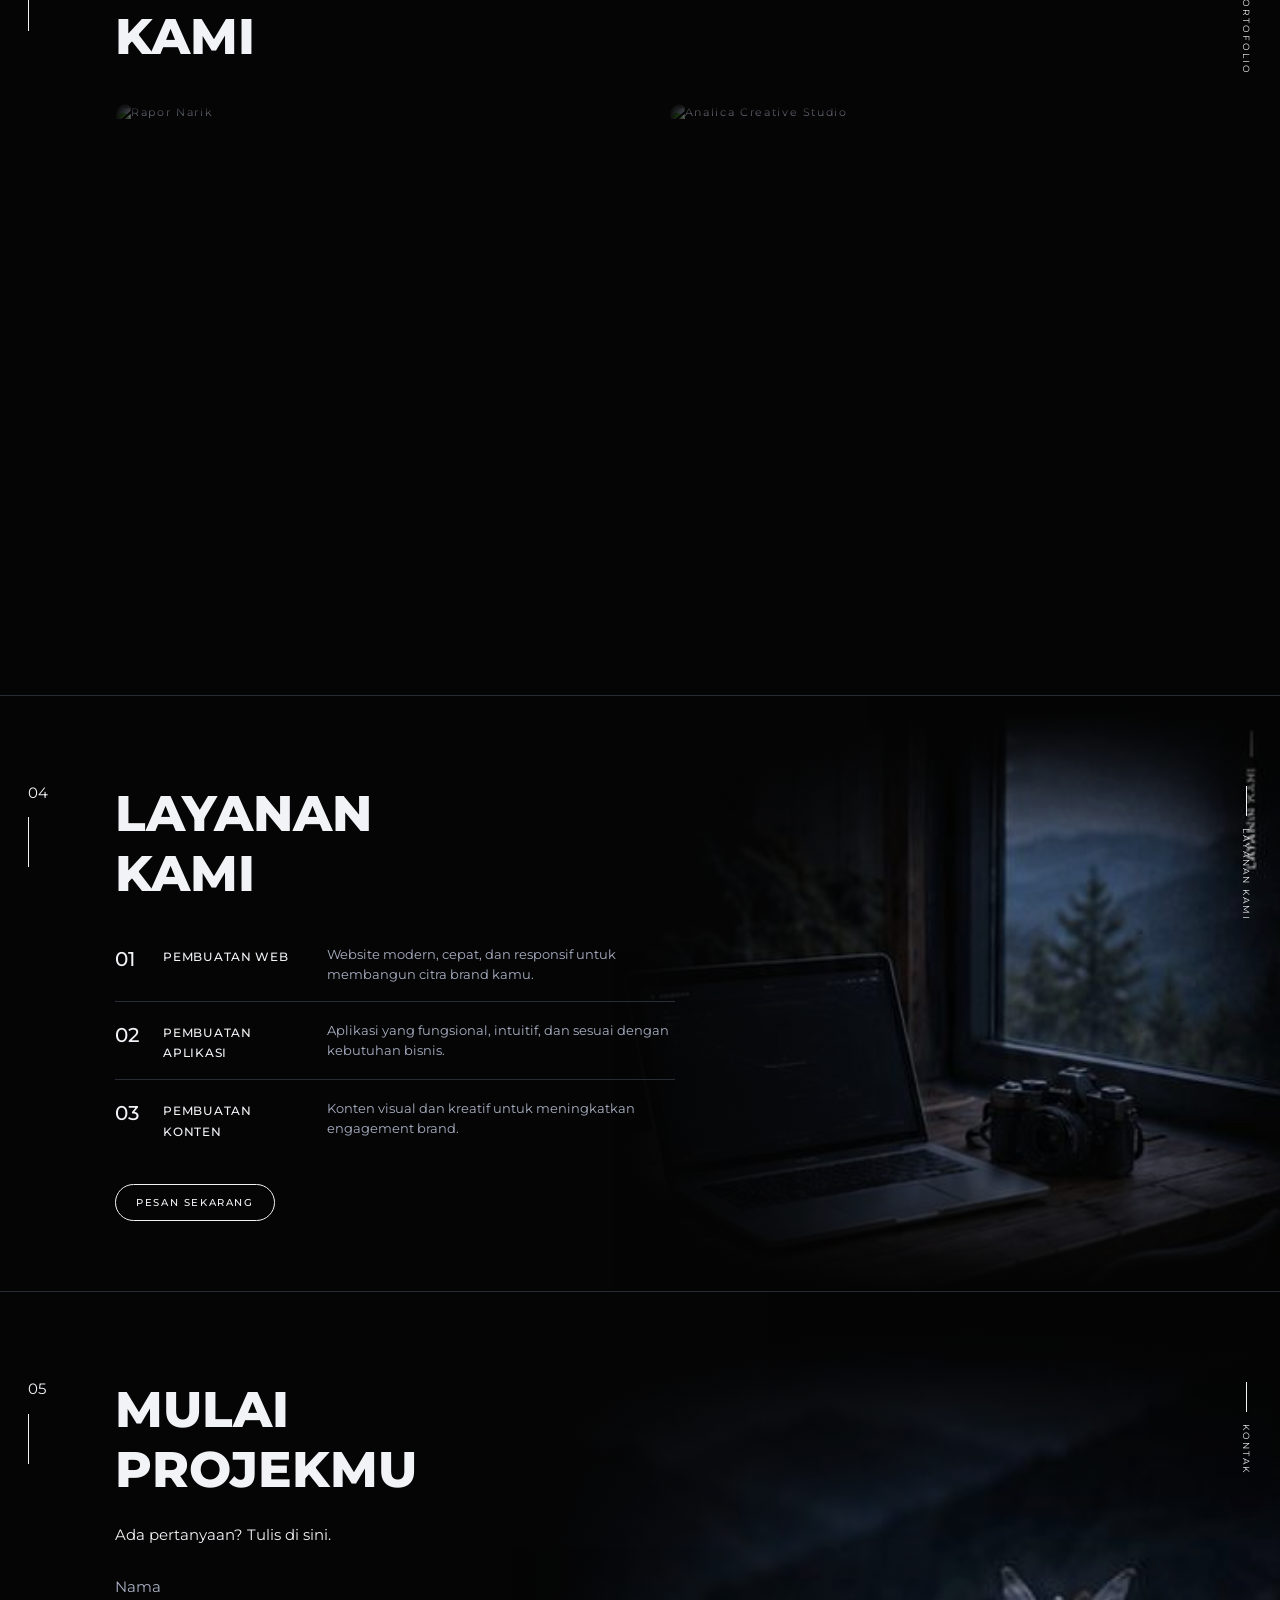
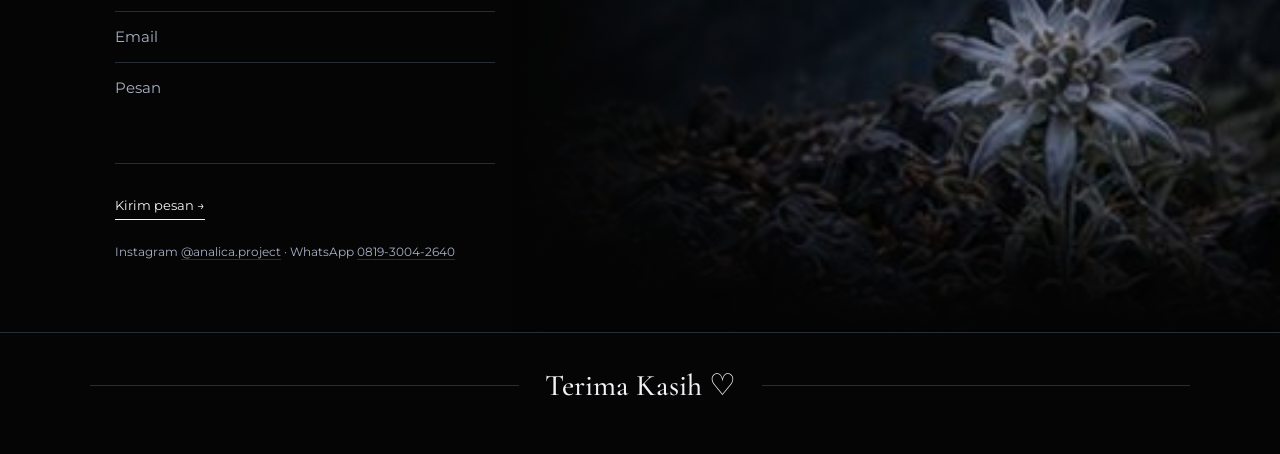
==== commit 99e9e42e: "Rename index-2.html to index.html" ====
--- a/index.html
+++ b/index.html
@@ -24,7 +24,7 @@
 .pill{border:1px solid var(--ink);border-radius:99px;padding:9px 20px;font-size:10px;letter-spacing:.16em;font-weight:500;transition:background .3s,color .3s;background:transparent;color:var(--ink);cursor:pointer;font-family:var(--f)}
 .pill:hover{background:var(--ink);color:#050505}
 .mb{display:none;background:none;border:0;color:var(--ink);font:500 11px var(--f);letter-spacing:.2em;padding:8px 0;cursor:pointer}
-section{position:relative;min-height:62vh;padding:90px 7vw 70px 9vw;overflow:hidden}
+section{position:relative;border-top:1px solid var(--line);min-height:62vh;padding:90px 7vw 70px 9vw;overflow:hidden}
 #hero{border:0;min-height:100svh;display:flex;flex-direction:column;align-items:center;justify-content:center;text-align:center;padding:0}
 .hbg{position:absolute;inset:0;background:url(img/hero.jpg) center 55%/cover;animation:zin 2.4s ease-out both}
 @keyframes zin{from{transform:scale(1.08);opacity:0}to{transform:none;opacity:1}}
@@ -54,9 +54,25 @@
 .th img{width:100%;height:100%;object-fit:cover;display:block;transition:transform .6s}
 .grid figure:hover img{transform:scale(1.05)}
 .grid figcaption{font-size:12px;margin-top:8px;color:var(--mute)}
+.grid.has{display:block;max-width:1100px}
+.pj{display:grid;grid-template-columns:1.25fr 1fr;gap:5vw;align-items:center;margin-bottom:56px}
+.pj:last-child{margin-bottom:0}
+.pj.one{grid-template-columns:1fr;gap:0}
+.pj.one .th img{-webkit-mask-image:linear-gradient(90deg,transparent,#000 4%,#000 96%,transparent),linear-gradient(transparent,#000 4%,#000 94%,transparent);-webkit-mask-composite:source-in;mask-image:linear-gradient(90deg,transparent,#000 4%,#000 96%,transparent),linear-gradient(transparent,#000 4%,#000 94%,transparent);mask-composite:intersect}
+.pj.one .th{aspect-ratio:1;max-width:760px;width:100%}
+.pj.one{grid-template-columns:1fr}
+.pj .th{aspect-ratio:16/9;border-radius:14px}
+.pj .th img{object-fit:contain}
+.pj .info h3{font:800 clamp(22px,3vw,30px)/1.2 var(--f);margin:0 0 6px}
+.pj .tag{color:var(--mute);font-size:11px;letter-spacing:.16em;text-transform:uppercase;margin:0 0 18px}
+.pj .info p{color:var(--mute);margin:0 0 16px;max-width:30em}
+.pj ul{list-style:none;padding:0;margin:0 0 22px;color:var(--mute);font-size:13px}
+.pj li{padding:7px 0 7px 22px;position:relative}
+.pj li:before{content:"";position:absolute;left:0;top:17px;width:12px;height:1px;background:var(--ink)}
 .note{color:var(--mute);font-size:13px;margin:0}
 .rows{position:relative;z-index:2;max-width:560px}
 .row{display:grid;grid-template-columns:34px 150px 1fr;gap:14px;align-items:start;padding:16px 0;border-bottom:1px solid var(--line)}
+.row:last-of-type{border:0}
 .row b{font-weight:500;font-size:20px}.row strong{font-size:12px;letter-spacing:.06em;font-weight:500;padding-top:5px}.row span{color:var(--mute);font-size:12.5px;line-height:1.6;padding-top:3px}
 #layanan .fade{right:0;top:0;width:52%;height:100%;background:url(img/layanan.jpg) center/cover;opacity:.9}
 #layanan .fade:after{background:linear-gradient(90deg,#050505 0%,transparent 45%),linear-gradient(#050505,transparent 30%,transparent 70%,#050505)}
@@ -89,6 +105,18 @@
 #about:not(.in) .fade,#layanan:not(.in) .fade,#kontak:not(.in) .fade{opacity:0}
 section.in .fade{animation:fin 1.8s cubic-bezier(.2,.8,.2,1) both}
 @keyframes fin{from{opacity:0;transform:scale(1.1)}to{transform:none}}
+@media (min-width:900px){
+ #project{display:grid;grid-template-columns:minmax(240px,1fr) 2fr;column-gap:4vw;align-items:center;min-height:100vh}
+ #project h2{margin:0}
+ #project .grid{margin:0;max-width:none}
+ .pj.one .th{max-width:min(780px,84vh);border:0;background:transparent;margin-left:auto;margin-right:auto}
+}
+@media (min-width:900px){
+ #project.multi{display:block;min-height:auto}
+ #project.multi .grid.has{display:grid;grid-template-columns:repeat(2,1fr);gap:32px;max-width:1300px;margin-top:34px}
+ #project.multi .pj.one{margin-bottom:0}
+ #project.multi .pj.one .th{max-width:none}
+}
 @media (max-width:760px){
  header{padding-left:18px;padding-right:18px}
  .links{display:none;position:fixed;inset:0;background:rgba(5,5,5,.97);flex-direction:column;align-items:center;justify-content:center;gap:34px;font-size:15px;z-index:60}
@@ -100,6 +128,7 @@
  .two{grid-template-columns:1fr;gap:20px;padding-left:34px}
  #about .fade{width:100%;opacity:.4}
  .grid{grid-template-columns:repeat(3,1fr)}
+ .pj{grid-template-columns:1fr;gap:22px}
  .rows{padding-left:34px}.row{grid-template-columns:28px 1fr}.row span{grid-column:2}
  #layanan .fade,#kontak .fade{width:100%;opacity:.28}
  .ct{padding-left:34px}
@@ -172,7 +201,10 @@
   wa:'6281930042640',
   instagram:'https://www.instagram.com/analica.project',
   tiktok:'',   /* isi link TikTok di sini, ikon otomatis muncul */
-  projects:[]  /* contoh: {judul:'Kopi Senja',jenis:'Website',gambar:'img/kopi.jpg',link:'https://...'} */
+  projects:[
+    {judul:'Rapor Narik',jenis:'Aplikasi Keuangan Pribadi',gambar:'img/rapor-narik-persegi.png',link:''},
+    {judul:'Analica Creative Studio',jenis:'Website Company Profile',gambar:'img/analica-website-persegi.png',link:''}
+  ]  /* contoh: {judul:'Kopi Senja',jenis:'Website',gambar:'kopi.jpg',link:'https://...'} */
 };
 /* ========================== */
 function $(i){return document.getElementById(i)}
@@ -190,8 +222,13 @@
 /* project */
 var P=CFG.projects,g=$('grid');
 if(P.length){
-  g.innerHTML=P.map(function(p){var im='<div class="th"><img loading="lazy" src="'+esc(p.gambar)+'" alt="'+esc(p.judul)+'"></div>';
-    return '<figure>'+(p.link?'<a href="'+esc(p.link)+'" target="_blank" rel="noopener">'+im+'</a>':im)+'<figcaption>'+esc(p.judul)+(p.jenis?' · '+esc(p.jenis):'')+'</figcaption></figure>'}).join('');
+  g.classList.add('has');if(P.length>1)$('project').classList.add('multi');
+  g.innerHTML=P.map(function(p){
+    var im='<div class="th"><img loading="lazy" src="'+esc(p.gambar)+'" alt="'+esc(p.judul)+'"></div>';
+    if(!p.deskripsi&&!p.fitur){return '<div class="pj one">'+(p.link?'<a href="'+esc(p.link)+'" target="_blank" rel="noopener">'+im+'</a>':im)+'</div>'}
+    var f=(p.fitur||[]).map(function(x){return '<li>'+esc(x)+'</li>'}).join('');
+    if(!p.deskripsi&&!(p.fitur||[]).length){var one=p.link?'<a href="'+esc(p.link)+'" target="_blank" rel="noopener">'+im+'</a>':im;return '<div class="pj one">'+one+'</div>'}
+    return '<div class="pj">'+im+'<div class="info"><h3>'+esc(p.judul)+'</h3>'+(p.jenis?'<div class="tag">'+esc(p.jenis)+'</div>':'')+(p.deskripsi?'<p>'+esc(p.deskripsi)+'</p>':'')+(f?'<ul>'+f+'</ul>':'')+(p.link?'<a class="lnk" href="'+esc(p.link)+'" target="_blank" rel="noopener">Lihat aplikasi</a>':'')+'</div></div>'}).join('');
   $('pn').remove();
 }else{
   var h='';for(var i=0;i<6;i++)h+='<figure><div class="th">'+(i===0?'SEGERA':'')+'</div></figure>';
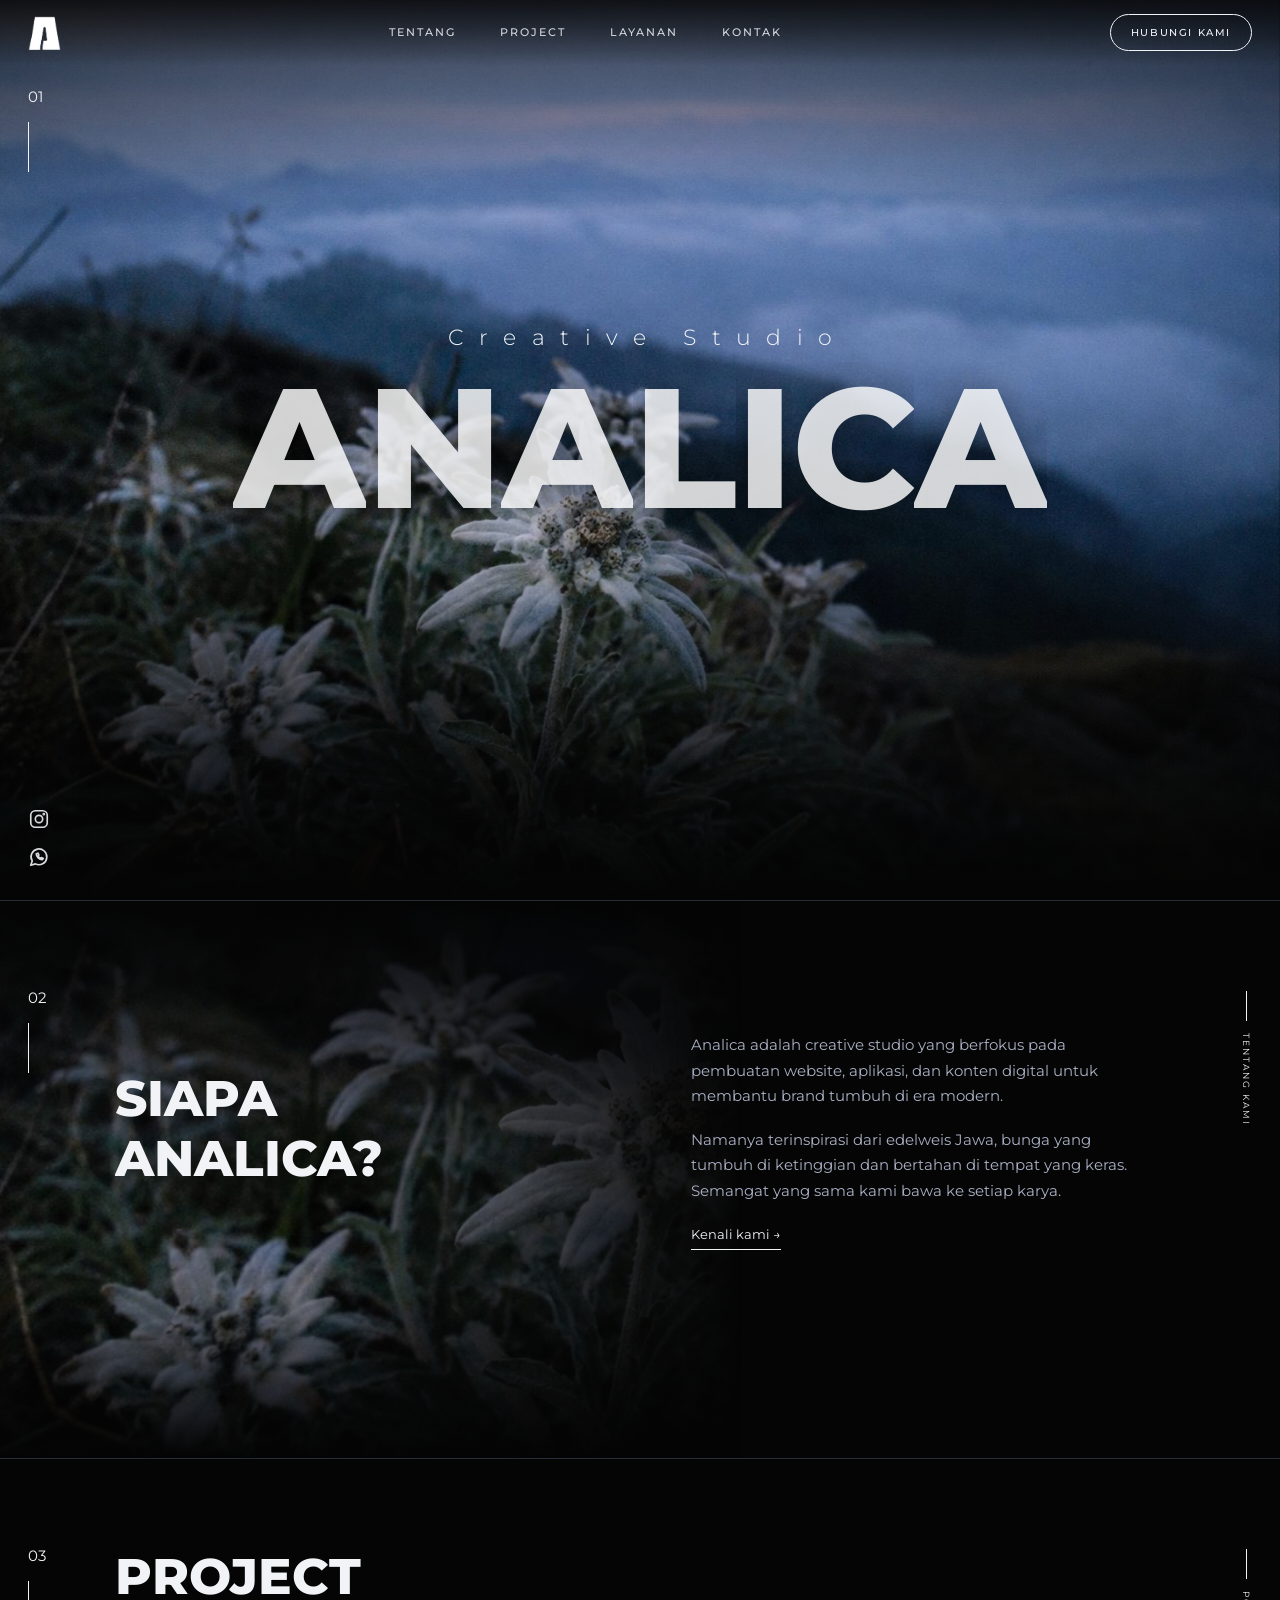
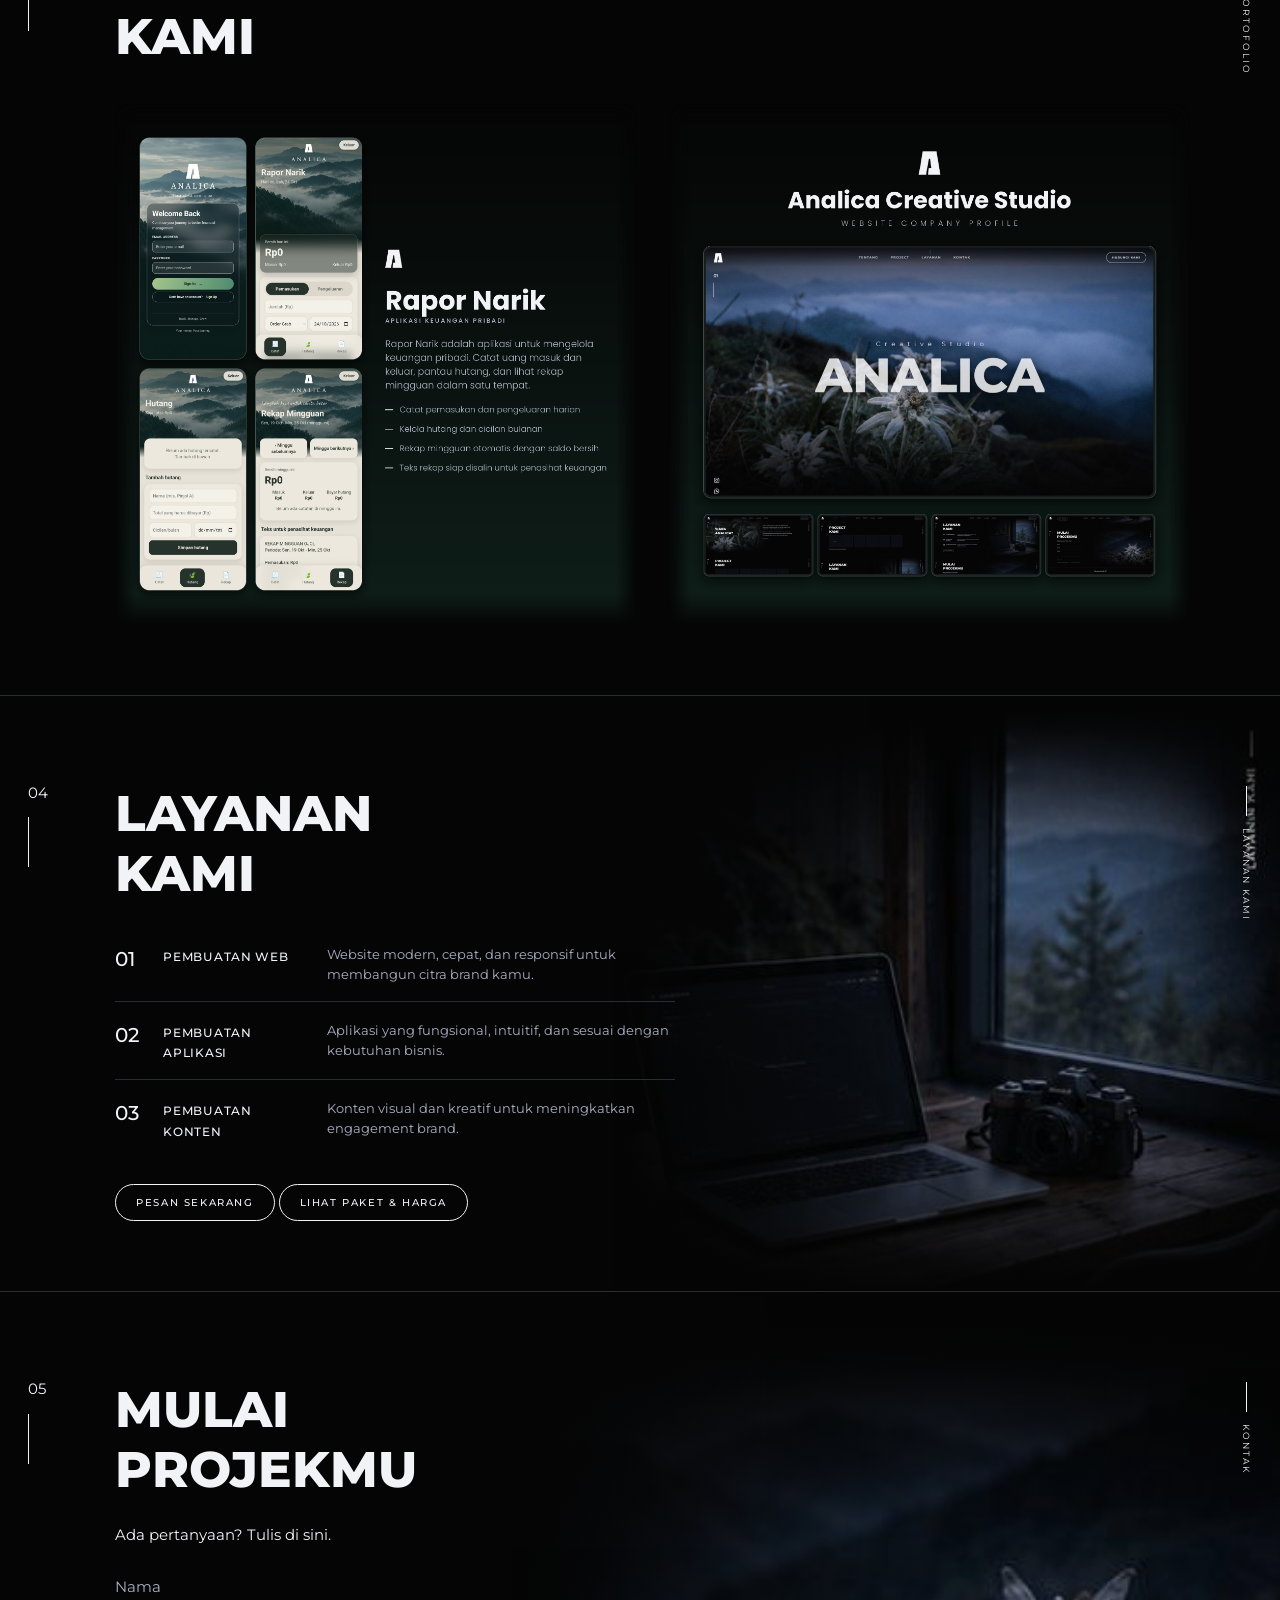
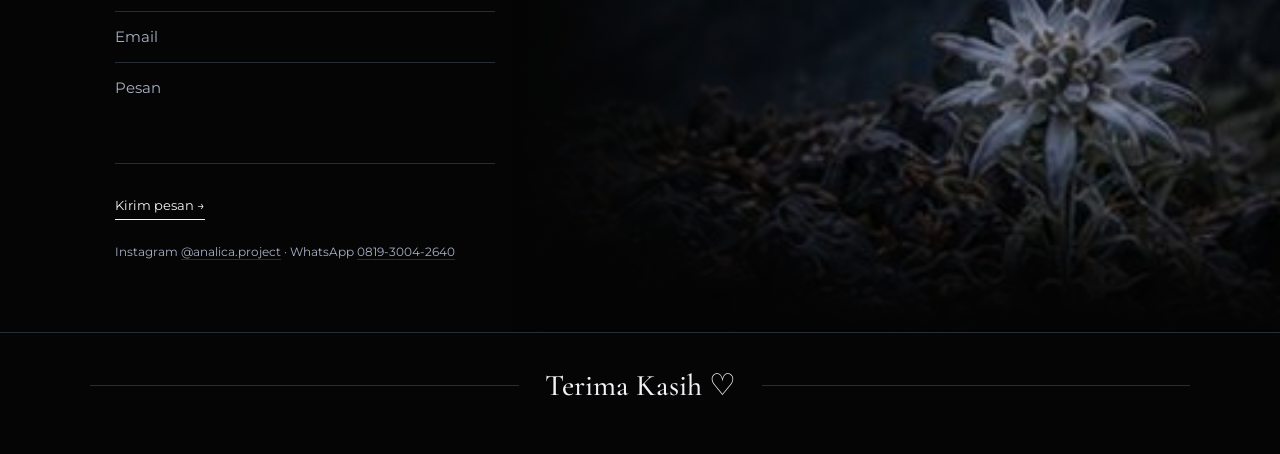
==== commit f742befa: "Update index.html" ====
--- a/index.html
+++ b/index.html
@@ -180,6 +180,7 @@
     <div class="row"><b>02</b><strong>PEMBUATAN APLIKASI</strong><span>Aplikasi yang fungsional, intuitif, dan sesuai dengan kebutuhan bisnis.</span></div>
     <div class="row"><b>03</b><strong>PEMBUATAN KONTEN</strong><span>Konten visual dan kreatif untuk meningkatkan engagement brand.</span></div>
     <a class="pill" id="order" target="_blank" rel="noopener">PESAN SEKARANG</a>
+   <a class="pill" href="website.html" style="margin-right:10px">LIHAT PAKET &amp; HARGA</a>
   </div>
 </section>
 
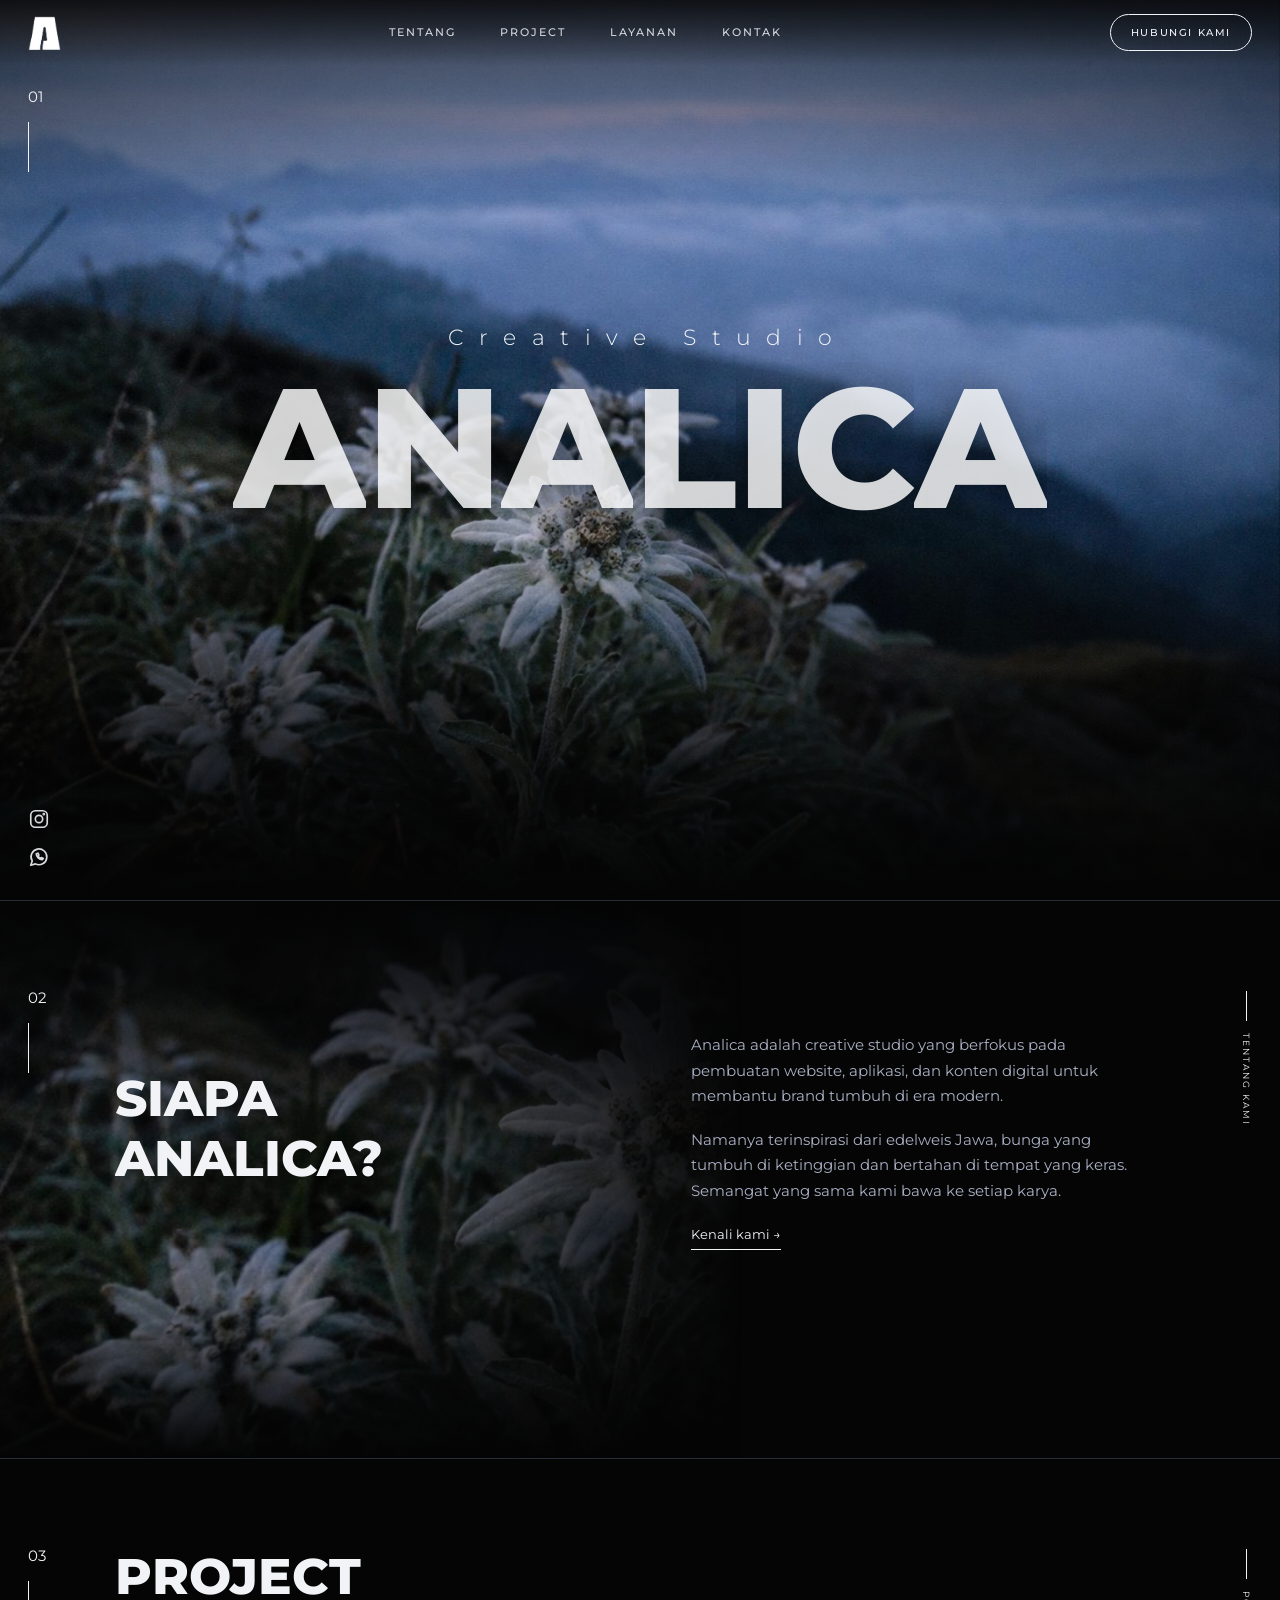
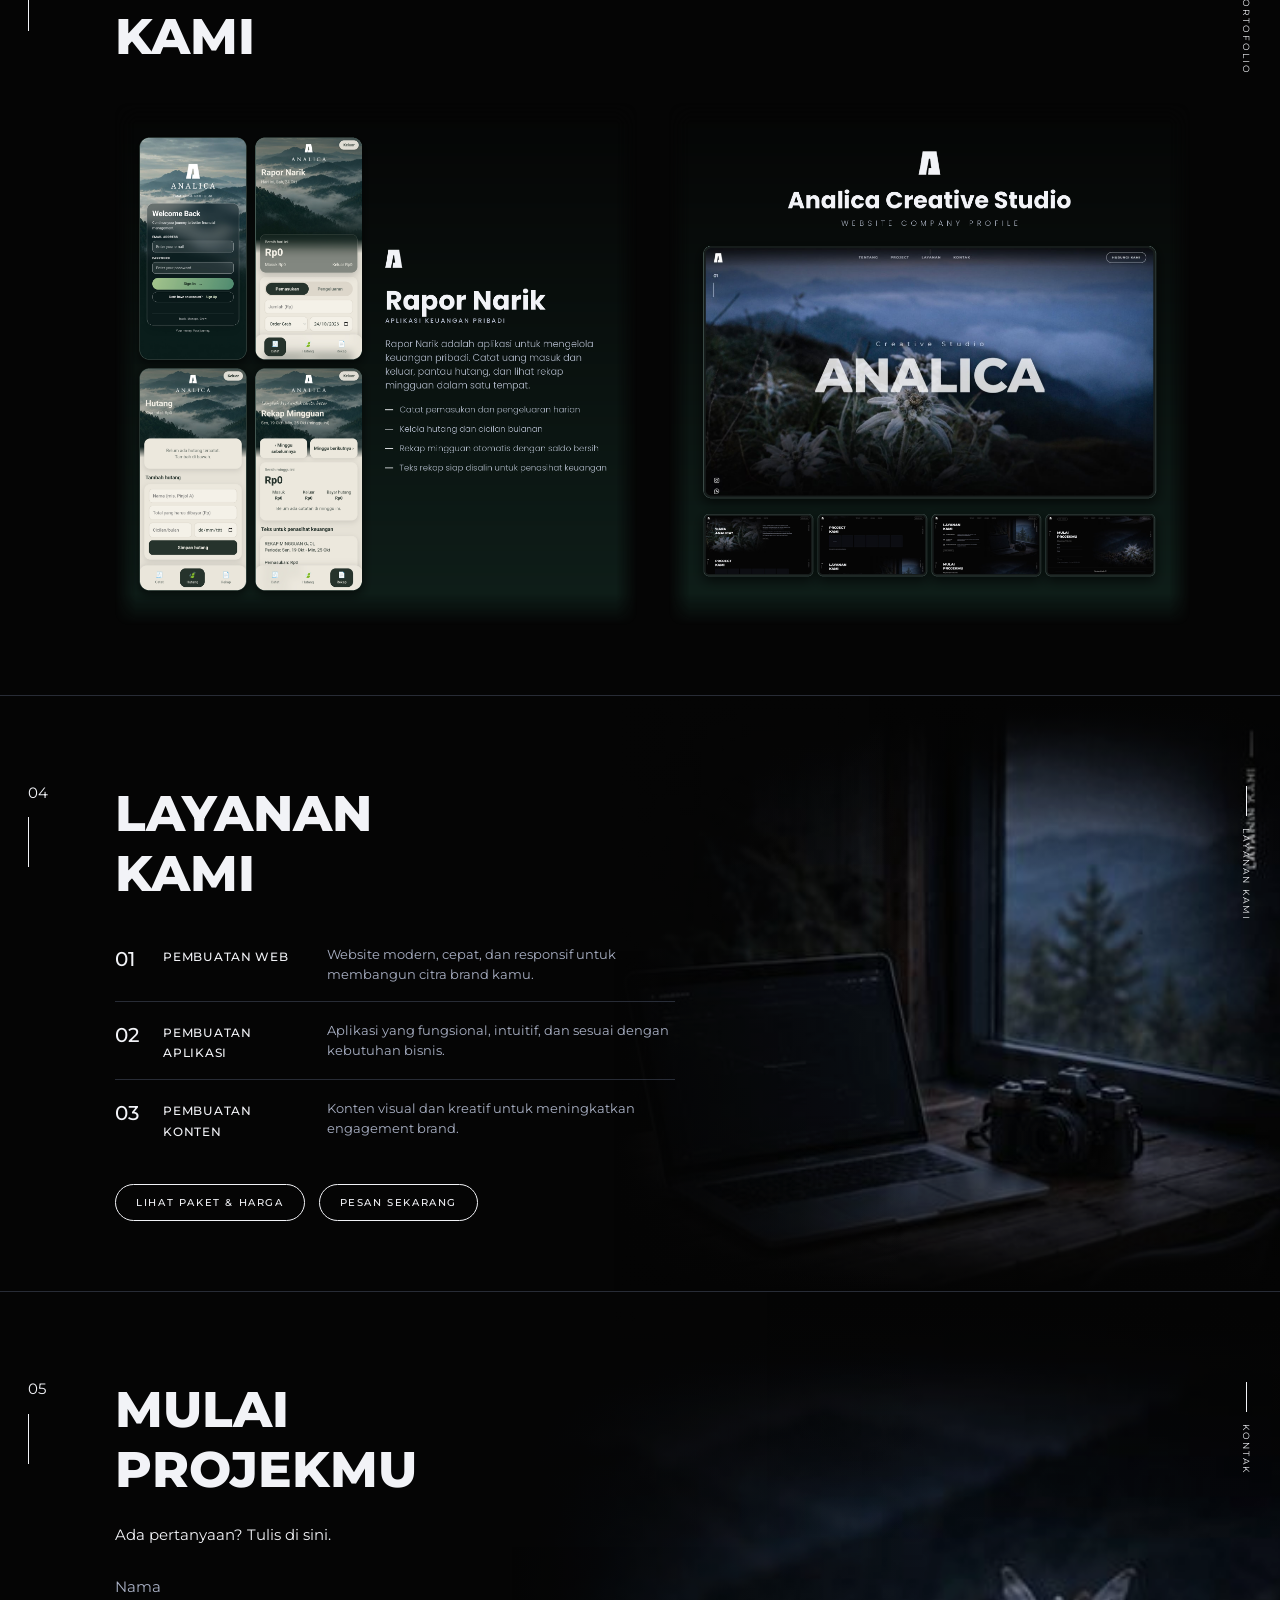
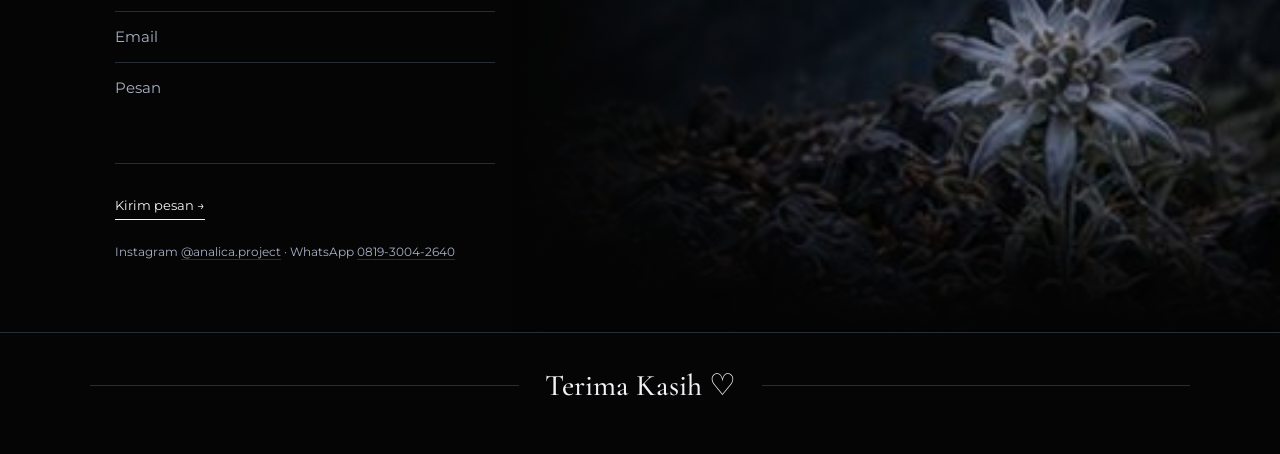
==== commit 7a35a108: "Update index.html" ====
--- a/index.html
+++ b/index.html
@@ -179,8 +179,8 @@
     <div class="row"><b>01</b><strong>PEMBUATAN WEB</strong><span>Website modern, cepat, dan responsif untuk membangun citra brand kamu.</span></div>
     <div class="row"><b>02</b><strong>PEMBUATAN APLIKASI</strong><span>Aplikasi yang fungsional, intuitif, dan sesuai dengan kebutuhan bisnis.</span></div>
     <div class="row"><b>03</b><strong>PEMBUATAN KONTEN</strong><span>Konten visual dan kreatif untuk meningkatkan engagement brand.</span></div>
+      <a class="pill" href="website.html" style="margin-right:10px">LIHAT PAKET &amp; HARGA</a>
     <a class="pill" id="order" target="_blank" rel="noopener">PESAN SEKARANG</a>
-   <a class="pill" href="website.html" style="margin-right:10px">LIHAT PAKET &amp; HARGA</a>
   </div>
 </section>
 
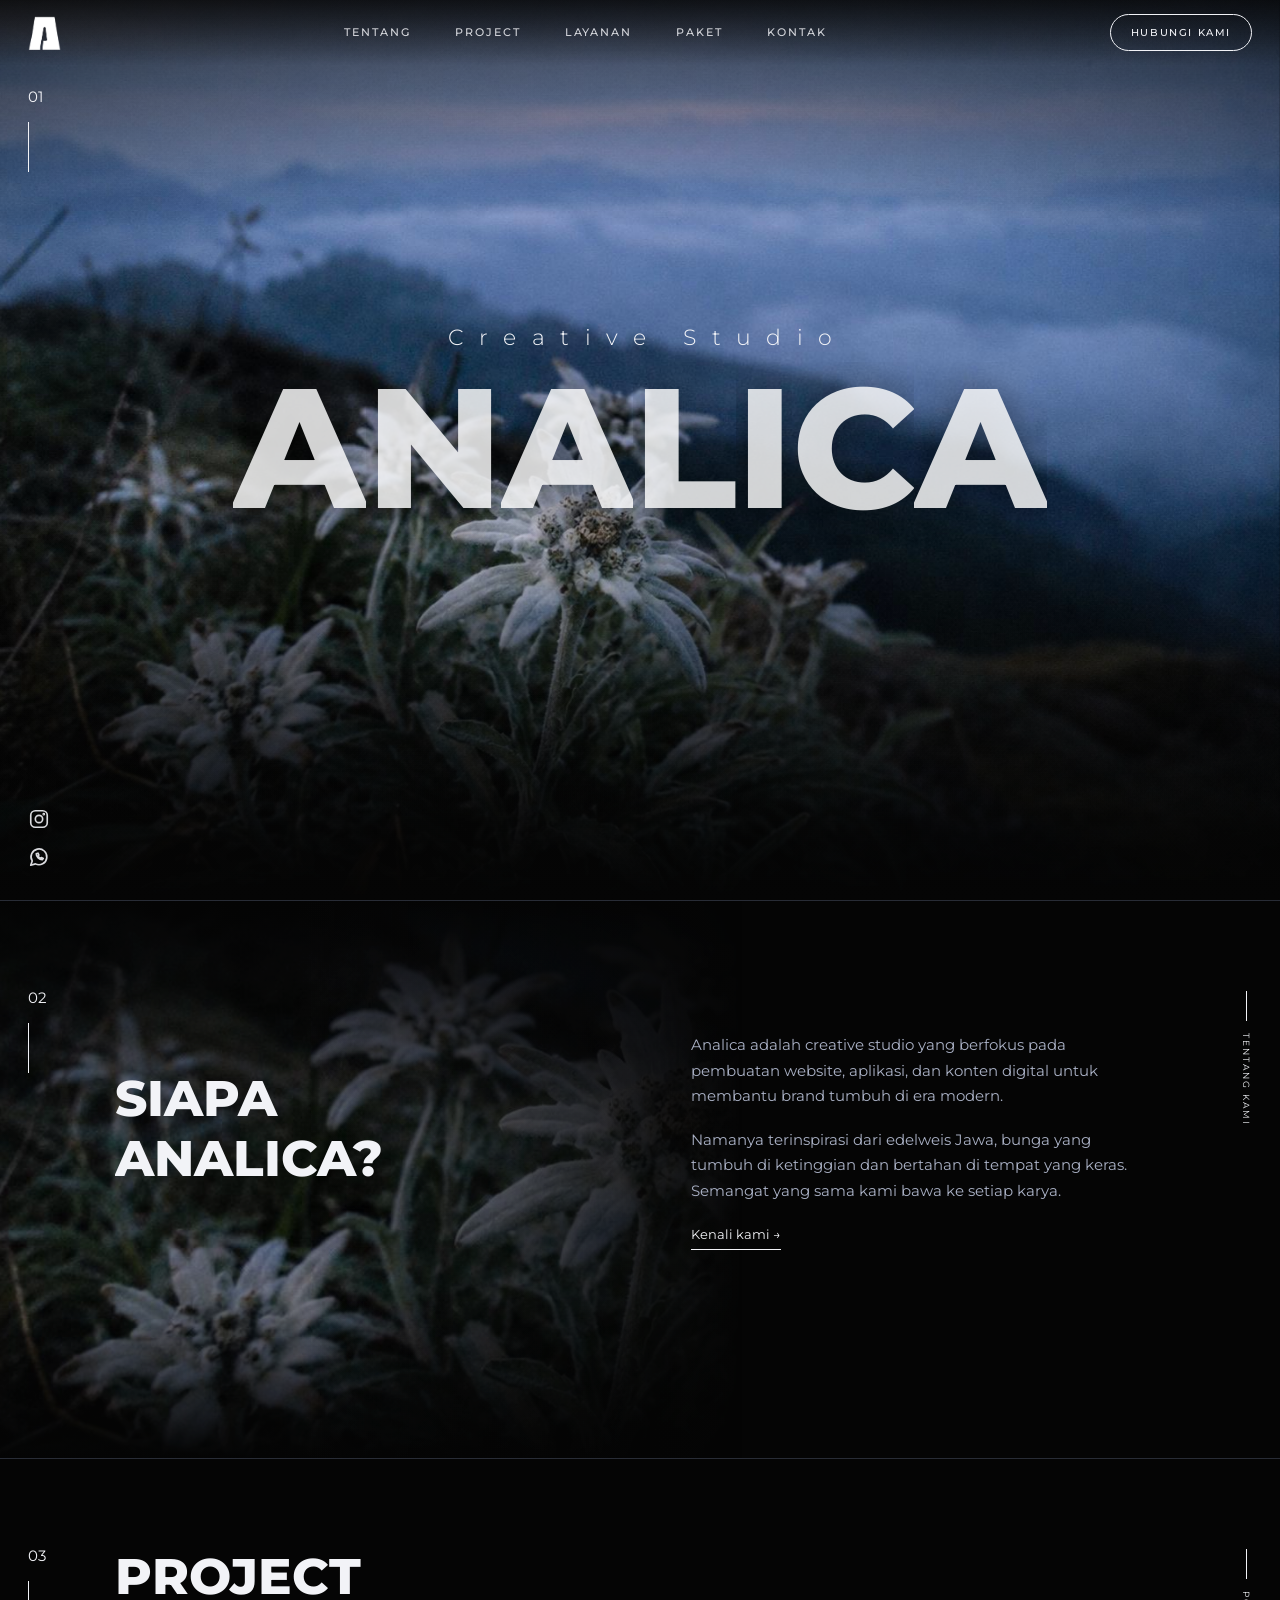
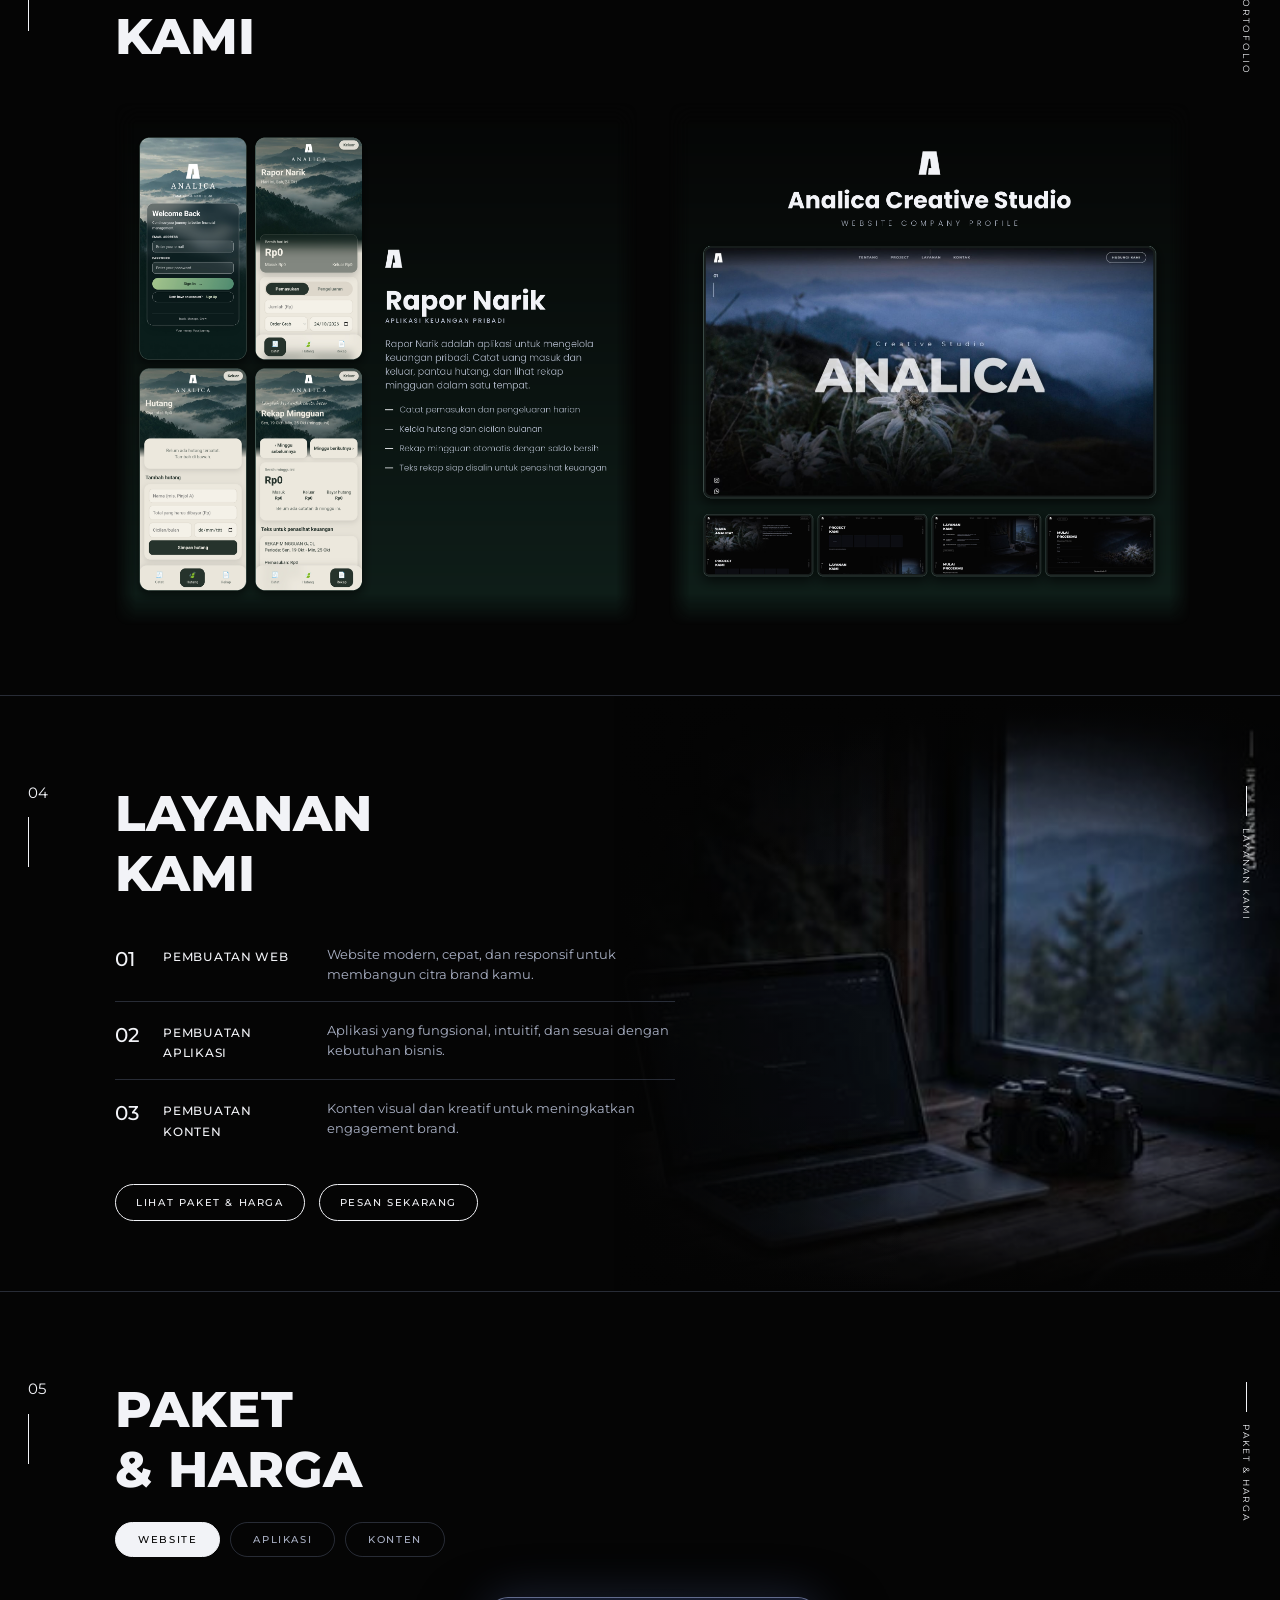
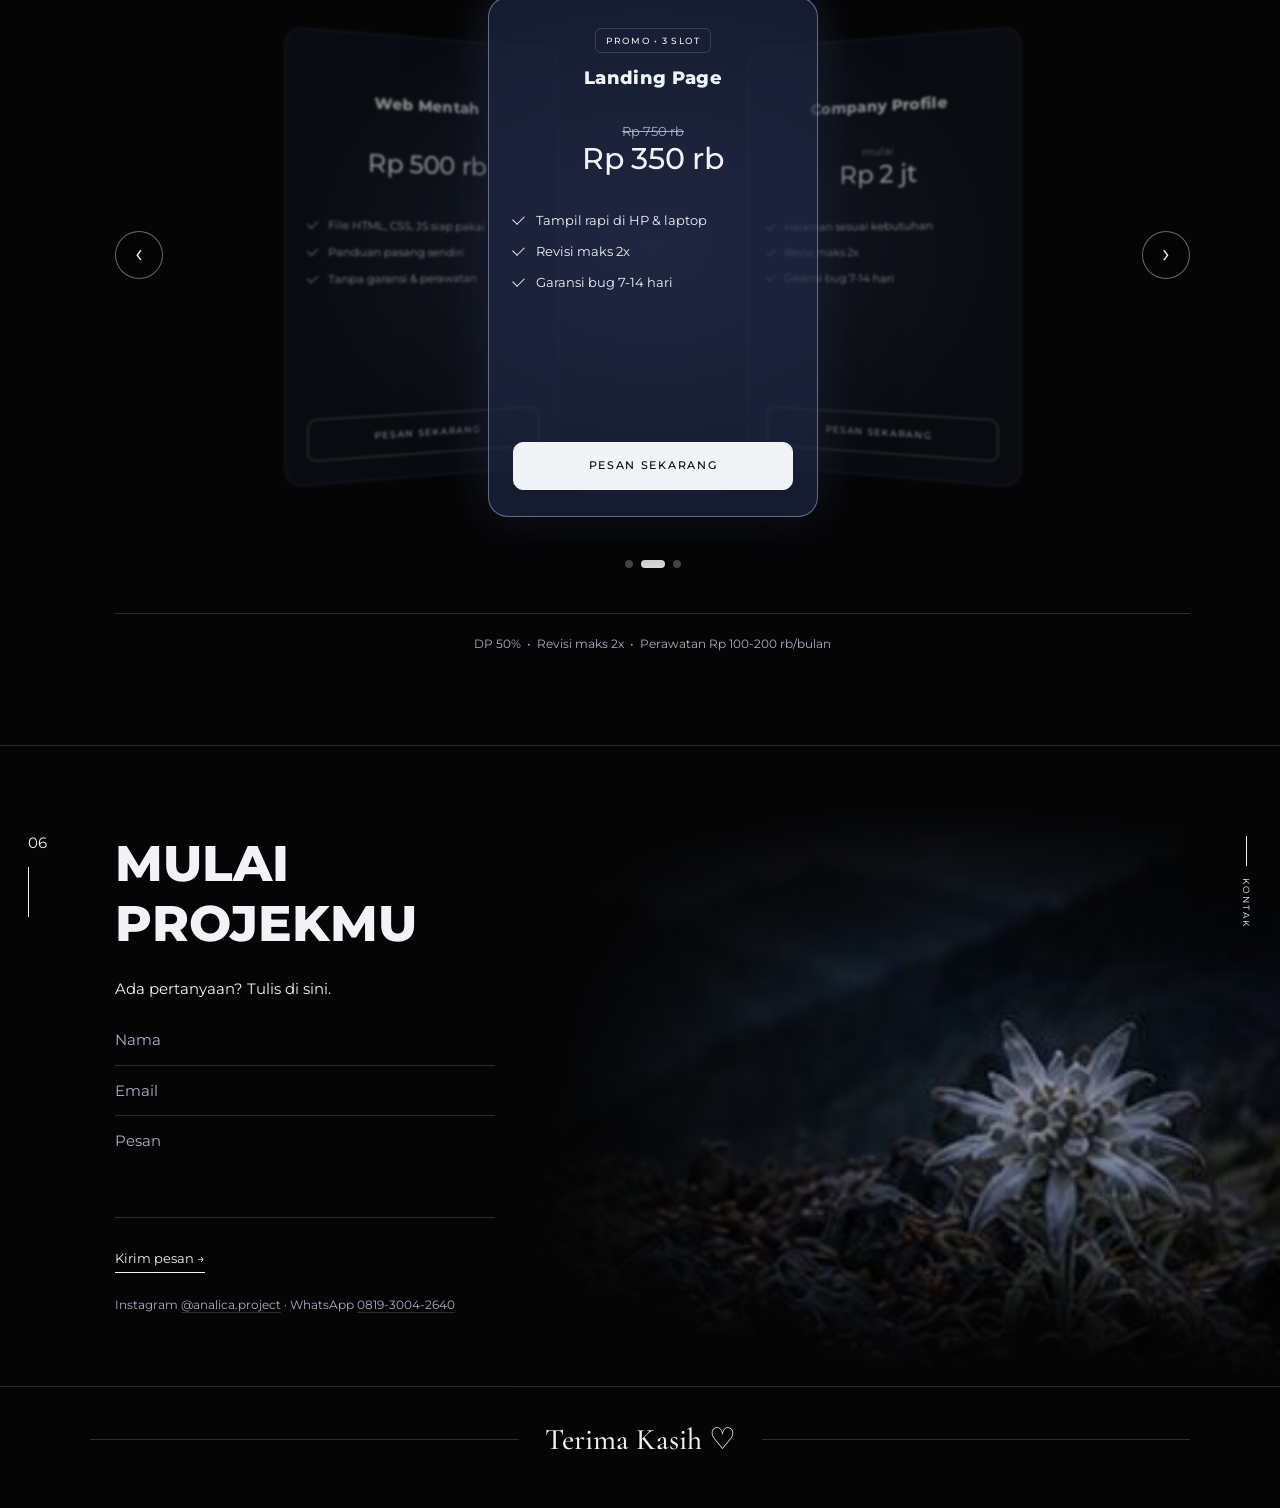
==== commit e52e7cbc: "Rename index-3 (2).html to index.html" ====
--- a/index.html
+++ b/index.html
@@ -134,12 +134,67 @@
  .ct{padding-left:34px}
 }
 @media (prefers-reduced-motion:reduce){*{animation:none!important;transition:none!important}.rv,.hc small,.side{opacity:1;transform:none}.ln>i,.ch>i{transform:none}.num:after{transform:none}}
+/* ===== PAKET & HARGA ===== */
+#paket{min-height:auto;padding-bottom:90px}
+#paket .pk-tabs{display:flex;gap:10px;flex-wrap:wrap;margin:6px 0 30px;position:relative;z-index:3}
+.pk-tabs button{background:transparent;border:1px solid var(--line);color:var(--mute);border-radius:99px;padding:10px 22px;font:500 10px var(--f);letter-spacing:.16em;text-transform:uppercase;cursor:pointer;transition:background .4s,color .4s,border-color .4s,transform .4s}
+.pk-tabs button:hover{color:var(--ink);border-color:rgba(255,255,255,.45);transform:translateY(-2px)}
+.pk-tabs button[aria-selected="true"]{background:var(--ink);color:#050505;border-color:var(--ink)}
+.pk-wrap{position:relative;z-index:2}
+.pk-stage{--w:min(78vw,330px);position:relative;height:540px;perspective:1200px;touch-action:pan-y;user-select:none;-webkit-user-select:none;outline:none}
+.pk-stage:before{content:"";position:absolute;left:50%;top:48%;width:min(120vw,720px);height:520px;transform:translate(-50%,-50%);background:radial-gradient(closest-side,rgba(130,160,235,.2),transparent);animation:pkGlow 6s ease-in-out infinite;pointer-events:none}
+@keyframes pkGlow{0%,100%{opacity:.5;scale:.92}50%{opacity:1;scale:1.08}}
+.pk-cards{position:absolute;inset:0;transform-style:preserve-3d;transition:opacity .28s,translate .3s}
+.pk-cards.out{opacity:0;translate:0 -24px}
+.pk-card{--o:0;--a:0;position:absolute;top:10px;bottom:10px;left:50%;width:var(--w);margin-left:calc(var(--w) / -2);
+ transform:translateX(calc(var(--o) * 76%)) translateZ(calc(var(--a) * -140px)) rotateY(calc(var(--o) * -26deg)) scale(calc(1 - var(--a) * .06));
+ opacity:calc(1 - var(--a) * .45);filter:blur(calc(var(--a) * 1.4px));
+ transition:transform .9s cubic-bezier(.2,.8,.2,1),opacity .7s,filter .7s;cursor:pointer;will-change:transform}
+.pk-card.far{opacity:0;pointer-events:none}
+.pk-card.enter{animation:pkIn 1s cubic-bezier(.2,.8,.2,1) backwards;animation-delay:calc(var(--i) * .13s)}
+@keyframes pkIn{from{opacity:0;translate:0 80px;scale:.8}}
+.pk-in{height:100%;display:flex;flex-direction:column;align-items:center;text-align:center;padding:30px 24px 26px;border:1px solid var(--line);border-radius:20px;background:rgba(14,18,30,.74);transition:border-color .6s,background .6s,box-shadow .6s;position:relative;overflow:hidden;transform-style:preserve-3d}
+.pk-in:before{content:"";position:absolute;inset:0;background:linear-gradient(115deg,transparent 35%,rgba(255,255,255,.1) 50%,transparent 65%);transform:translateX(-120%);pointer-events:none}
+.pk-card.on .pk-in{background:rgba(32,42,72,.66);border-color:rgba(190,205,255,.45);box-shadow:0 30px 70px rgba(0,0,0,.55),0 0 50px rgba(120,150,235,.22);animation:pkFloat 5.5s ease-in-out infinite}
+.pk-card.on .pk-in:before{animation:pkSheen 4.5s 1s ease-in-out infinite}
+@keyframes pkFloat{0%,100%{translate:0 0}50%{translate:0 -9px}}
+@keyframes pkSheen{0%{transform:translateX(-120%)}45%,100%{transform:translateX(120%)}}
+.pk-badge{font-size:9px;font-weight:500;letter-spacing:.14em;text-transform:uppercase;border:1px solid var(--line);border-radius:6px;padding:4px 10px;margin-bottom:14px;min-height:24px;color:var(--ink)}
+.pk-badge.ghost{border-color:transparent}
+.pk-in h3{font:800 18px/1.25 var(--f);margin:0;letter-spacing:.02em}
+.pk-price{margin:16px 0 20px;min-height:84px;display:flex;flex-direction:column;align-items:center;justify-content:center}
+.pk-price b{font:500 30px/1.15 var(--f);letter-spacing:-.01em}
+.pk-price b.txt{font-size:19px}
+.pk-price i{font-style:normal;font-size:13px;color:var(--mute)}
+.pk-price s{font-size:13px;color:var(--mute)}
+.pk-price small{font-size:12px;color:var(--mute)}
+.pk-in ul{list-style:none;padding:0;margin:0 0 22px;text-align:left;font-size:12.5px;display:grid;gap:10px;width:100%}
+.pk-in li{display:flex;gap:10px;align-items:flex-start;color:var(--ink)}
+.pk-in li:before{content:"";flex:none;width:6px;height:10px;margin:3px 4px 0 2px;border:solid var(--ink);border-width:0 1.6px 1.6px 0;transform:rotate(45deg)}
+.pk-btn{margin-top:auto;width:100%;padding:14px 10px;border:1px solid rgba(255,255,255,.5);border-radius:10px;font-size:10.5px;font-weight:500;letter-spacing:.16em;text-transform:uppercase;transition:background .3s,color .3s,transform .3s}
+.pk-btn:hover{background:rgba(255,255,255,.14);transform:translateY(-2px)}
+.pk-card.on .pk-btn{background:#f2f3f7;color:#050505;border-color:#f2f3f7}
+.pk-card.on .pk-btn:hover{background:#fff}
+.pk-arrow{position:absolute;top:244px;z-index:5;width:48px;height:48px;border-radius:50%;border:1px solid rgba(255,255,255,.4);background:rgba(5,5,5,.55);backdrop-filter:blur(8px);-webkit-backdrop-filter:blur(8px);color:var(--ink);font:400 26px/1 var(--f);cursor:pointer;padding:0 0 4px;transition:background .3s,color .3s,transform .3s,opacity .3s}
+.pk-arrow:hover:not(:disabled){background:var(--ink);color:#050505;transform:scale(1.1)}
+.pk-arrow:disabled{opacity:.25;cursor:default}
+.pk-prev{left:0}.pk-next{right:0}
+.pk-dots{display:flex;justify-content:center;align-items:center;gap:8px;height:46px;margin-top:14px}
+.pk-dots button{width:8px;height:8px;padding:0;border-radius:99px;border:0;background:rgba(255,255,255,.3);cursor:pointer;transition:width .4s,background .4s}
+.pk-dots button[aria-current="true"]{background:#fff;width:24px}
+.pk-foot{position:relative;z-index:2;text-align:center;color:var(--mute);font-size:12px;margin:26px 0 0;padding-top:20px;border-top:1px solid var(--line)}
+@media (max-width:760px){
+ #paket .pk-tabs{padding-left:34px}
+ .pk-stage{height:520px}
+ .pk-arrow{top:auto;bottom:3px;width:40px;height:40px;font-size:22px}
+ .pk-prev{left:calc(50% - 92px)}.pk-next{right:calc(50% - 92px)}
+}
 </style>
 </head>
 <body>
 <header>
   <a href="#hero" aria-label="Analica"><img src="img/logo.png" alt="Analica"></a>
-  <nav class="links" id="lk"><a href="#about">TENTANG</a><a href="#project">PROJECT</a><a href="#layanan">LAYANAN</a><a href="#kontak">KONTAK</a></nav>
+  <nav class="links" id="lk"><a href="#about">TENTANG</a><a href="#project">PROJECT</a><a href="#layanan">LAYANAN</a><a href="#paket">PAKET</a><a href="#kontak">KONTAK</a></nav>
   <a class="pill" id="hub" target="_blank" rel="noopener">HUBUNGI KAMI</a>
   <button class="mb" id="mb" aria-label="Menu">MENU</button>
 </header>
@@ -179,13 +234,28 @@
     <div class="row"><b>01</b><strong>PEMBUATAN WEB</strong><span>Website modern, cepat, dan responsif untuk membangun citra brand kamu.</span></div>
     <div class="row"><b>02</b><strong>PEMBUATAN APLIKASI</strong><span>Aplikasi yang fungsional, intuitif, dan sesuai dengan kebutuhan bisnis.</span></div>
     <div class="row"><b>03</b><strong>PEMBUATAN KONTEN</strong><span>Konten visual dan kreatif untuk meningkatkan engagement brand.</span></div>
-      <a class="pill" href="website.html" style="margin-right:10px">LIHAT PAKET &amp; HARGA</a>
+    <a class="pill" href="#paket" style="margin-right:10px">LIHAT PAKET &amp; HARGA</a>
     <a class="pill" id="order" target="_blank" rel="noopener">PESAN SEKARANG</a>
   </div>
 </section>
 
+<section id="paket">
+  <div class="num">05</div><div class="side">PAKET &amp; HARGA</div>
+  <h2 class="rv">PAKET<br>&amp; HARGA</h2>
+  <div class="pk-tabs rv" id="pkTabs" role="tablist"></div>
+  <div class="pk-wrap rv">
+    <div class="pk-stage" id="pkStage" tabindex="0" aria-label="Daftar paket">
+      <div class="pk-cards" id="pkCards"></div>
+    </div>
+    <button class="pk-arrow pk-prev" id="pkPrev" aria-label="Paket sebelumnya">&#8249;</button>
+    <button class="pk-arrow pk-next" id="pkNext" aria-label="Paket berikutnya">&#8250;</button>
+    <div class="pk-dots" id="pkDots"></div>
+  </div>
+  <p class="pk-foot rv">DP 50% &nbsp;&bull;&nbsp; Revisi maks 2x &nbsp;&bull;&nbsp; Perawatan Rp 100-200 rb/bulan</p>
+</section>
+
 <section id="kontak">
-  <div class="num">05</div><div class="side">KONTAK</div>
+  <div class="num">06</div><div class="side">KONTAK</div>
   <div class="fade"></div>
   <div class="ct rv">
     <h2>MULAI<br>PROJEKMU</h2>
@@ -253,5 +323,131 @@
 $('hero').classList.add('in');
 document.querySelectorAll('.rv,.tx,section').forEach(function(el){io.observe(el)});
 </script>
+<script>
+/* ====== PAKET & HARGA: ubah harga/isi paket di sini ====== */
+(function(){
+var WA='6281930042640';
+var D={
+ website:{label:'Website',pk:[
+  {name:'Web Mentah',price:'Rp 500 rb',items:['File HTML, CSS, JS siap pakai','Panduan pasang sendiri','Tanpa garansi &amp; perawatan']},
+  {name:'Landing Page',badge:'Promo &bull; 3 slot',old:'Rp 750 rb',price:'Rp 350 rb',items:['Tampil rapi di HP &amp; laptop','Revisi maks 2x','Garansi bug 7-14 hari']},
+  {name:'Company Profile',pre:'mulai',price:'Rp 2 jt',items:['Halaman sesuai kebutuhan','Revisi maks 2x','Garansi bug 7-14 hari']}
+ ]},
+ aplikasi:{label:'Aplikasi',pk:[
+  {name:'Simpel',badge:'Promo &bull; 1 slot',old:'Rp 750 rb',price:'Rp 350 rb',items:['Tanpa login','Satu fungsi utama','Revisi maks 2x','Garansi bug 7-14 hari']},
+  {name:'Catatan Usaha',old:'Rp 1,2 jt',price:'Rp 750 rb',items:['Login + data online','3 tabel: pelanggan, produk/unit, transaksi','Revisi maks 2x','Garansi bug 7-14 hari']},
+  {name:'Data Sensitif',pre:'mulai',price:'Rp 5 jt',items:['Untuk data KTP dll','Konsultasi dulu sebelum mulai','Revisi maks 2x','Garansi bug 7-14 hari']}
+ ]},
+ konten:{label:'Konten',pk:[
+  {name:'Dasar',price:'Rp 500 rb',suf:'/bulan',items:['8 postingan per bulan','Revisi maks 2x']},
+  {name:'Konten + Video',pre:'mulai',price:'Rp 1,5 jt',suf:'/bulan',items:['Postingan + video','Revisi maks 2x']},
+  {name:'Custom',price:'Konsultasi dulu',txt:1,items:['Disesuaikan kebutuhan brand','Diskusi lewat WhatsApp']}
+ ]}
+};
+var ORDER=['website','aplikasi','konten'];
+var cat='website',cur=1,busy=false;
+function g(i){return document.getElementById(i)}
+var tabs=g('pkTabs'),stage=g('pkStage'),cards=g('pkCards'),dots=g('pkDots'),prev=g('pkPrev'),next=g('pkNext');
+if(!tabs||!cards)return;
+
+tabs.innerHTML=ORDER.map(function(k){return '<button type="button" role="tab" data-k="'+k+'">'+D[k].label+'</button>'}).join('');
+
+function waLink(p){
+ var pt=(p.pre?p.pre+' ':'')+p.price+(p.suf||'');
+ var t='Halo Analica, saya tertarik paket '+p.name+' ('+D[cat].label+', '+pt+'). Boleh minta info lebih lanjut?';
+ return 'https://wa.me/'+WA+'?text='+encodeURIComponent(t);
+}
+
+function render(enter){
+ var list=D[cat].pk;
+ cards.innerHTML=list.map(function(p,i){
+  var pr=(p.pre?'<i>'+p.pre+'</i>':'')+(p.old?'<s>'+p.old+'</s>':'')+'<b'+(p.txt?' class="txt"':'')+'>'+p.price+'</b>'+(p.suf?'<small>'+p.suf+'</small>':'');
+  var li=p.items.map(function(x){return '<li>'+x+'</li>'}).join('');
+  return '<div class="pk-card'+(enter?' enter':'')+'" data-i="'+i+'" style="--i:'+i+'"><div class="pk-in">'
+   +'<span class="pk-badge'+(p.badge?'':' ghost')+'">'+(p.badge||'&nbsp;')+'</span>'
+   +'<h3>'+p.name+'</h3><div class="pk-price">'+pr+'</div><ul>'+li+'</ul>'
+   +'<a class="pk-btn" target="_blank" rel="noopener" href="'+waLink(p)+'">Pesan Sekarang</a></div></div>';
+ }).join('');
+ dots.innerHTML=list.map(function(_,i){return '<button type="button" aria-label="Paket '+(i+1)+'" data-i="'+i+'"></button>'}).join('');
+ [].forEach.call(tabs.children,function(b){b.setAttribute('aria-selected',b.getAttribute('data-k')===cat?'true':'false')});
+ place();
+}
+
+function place(){
+ var els=cards.children;
+ for(var i=0;i<els.length;i++){
+  var o=i-cur,a=Math.abs(o),el=els[i];
+  el.style.setProperty('--o',o);
+  el.style.setProperty('--a',a);
+  el.style.zIndex=10-a;
+  el.classList.toggle('on',o===0);
+  el.classList.toggle('far',a>2);
+  el.setAttribute('aria-hidden',o===0?'false':'true');
+  if(o!==0&&el.firstChild)el.firstChild.style.transform='';
+ }
+ [].forEach.call(dots.children,function(d,i){d.setAttribute('aria-current',i===cur?'true':'false')});
+ prev.disabled=cur===0;
+ next.disabled=cur===els.length-1;
+}
+
+function go(i){
+ var n=cards.children.length;
+ cur=Math.max(0,Math.min(n-1,i));
+ place();
+}
+
+function setCat(k){
+ if(k===cat||busy)return;
+ busy=true;
+ cards.classList.add('out');
+ setTimeout(function(){
+  cat=k;cur=1;render(true);
+  cards.classList.remove('out');
+  setTimeout(function(){busy=false},500);
+ },280);
+}
+
+tabs.addEventListener('click',function(e){var b=e.target.closest('button');if(b)setCat(b.getAttribute('data-k'))});
+dots.addEventListener('click',function(e){var b=e.target.closest('button');if(b)go(+b.getAttribute('data-i'))});
+prev.addEventListener('click',function(){go(cur-1)});
+next.addEventListener('click',function(){go(cur+1)});
+stage.addEventListener('keydown',function(e){
+ if(e.key==='ArrowLeft'){e.preventDefault();go(cur-1)}
+ if(e.key==='ArrowRight'){e.preventDefault();go(cur+1)}
+});
+
+/* klik kartu samping = geser ke kartu itu; tombol WA hanya jalan di kartu tengah */
+var moved=false;
+cards.addEventListener('click',function(e){
+ if(moved){e.preventDefault();return}
+ var c=e.target.closest('.pk-card');if(!c)return;
+ if(!c.classList.contains('on')){e.preventDefault();go(+c.getAttribute('data-i'))}
+});
+
+/* geser pakai jari / mouse */
+var sx=0,sy=0,down=false;
+stage.addEventListener('pointerdown',function(e){down=true;moved=false;sx=e.clientX;sy=e.clientY});
+stage.addEventListener('pointerup',function(e){
+ if(!down)return;down=false;
+ var dx=e.clientX-sx,dy=e.clientY-sy;
+ if(Math.abs(dx)>45&&Math.abs(dx)>Math.abs(dy)){moved=true;go(cur+(dx<0?1:-1));setTimeout(function(){moved=false},60)}
+});
+stage.addEventListener('pointercancel',function(){down=false});
+
+/* miring halus mengikuti mouse (laptop saja) */
+stage.addEventListener('pointermove',function(e){
+ if(e.pointerType!=='mouse')return;
+ var on=cards.querySelector('.pk-card.on .pk-in');if(!on)return;
+ var r=on.getBoundingClientRect();
+ var x=(e.clientX-r.left)/r.width-.5,y=(e.clientY-r.top)/r.height-.5;
+ on.style.transform='rotateY('+(x*9).toFixed(2)+'deg) rotateX('+(-y*7).toFixed(2)+'deg)';
+});
+stage.addEventListener('pointerleave',function(){
+ var on=cards.querySelector('.pk-card.on .pk-in');if(on)on.style.transform='';
+});
+
+render(true);
+})();
+</script>
 </body>
 </html>
